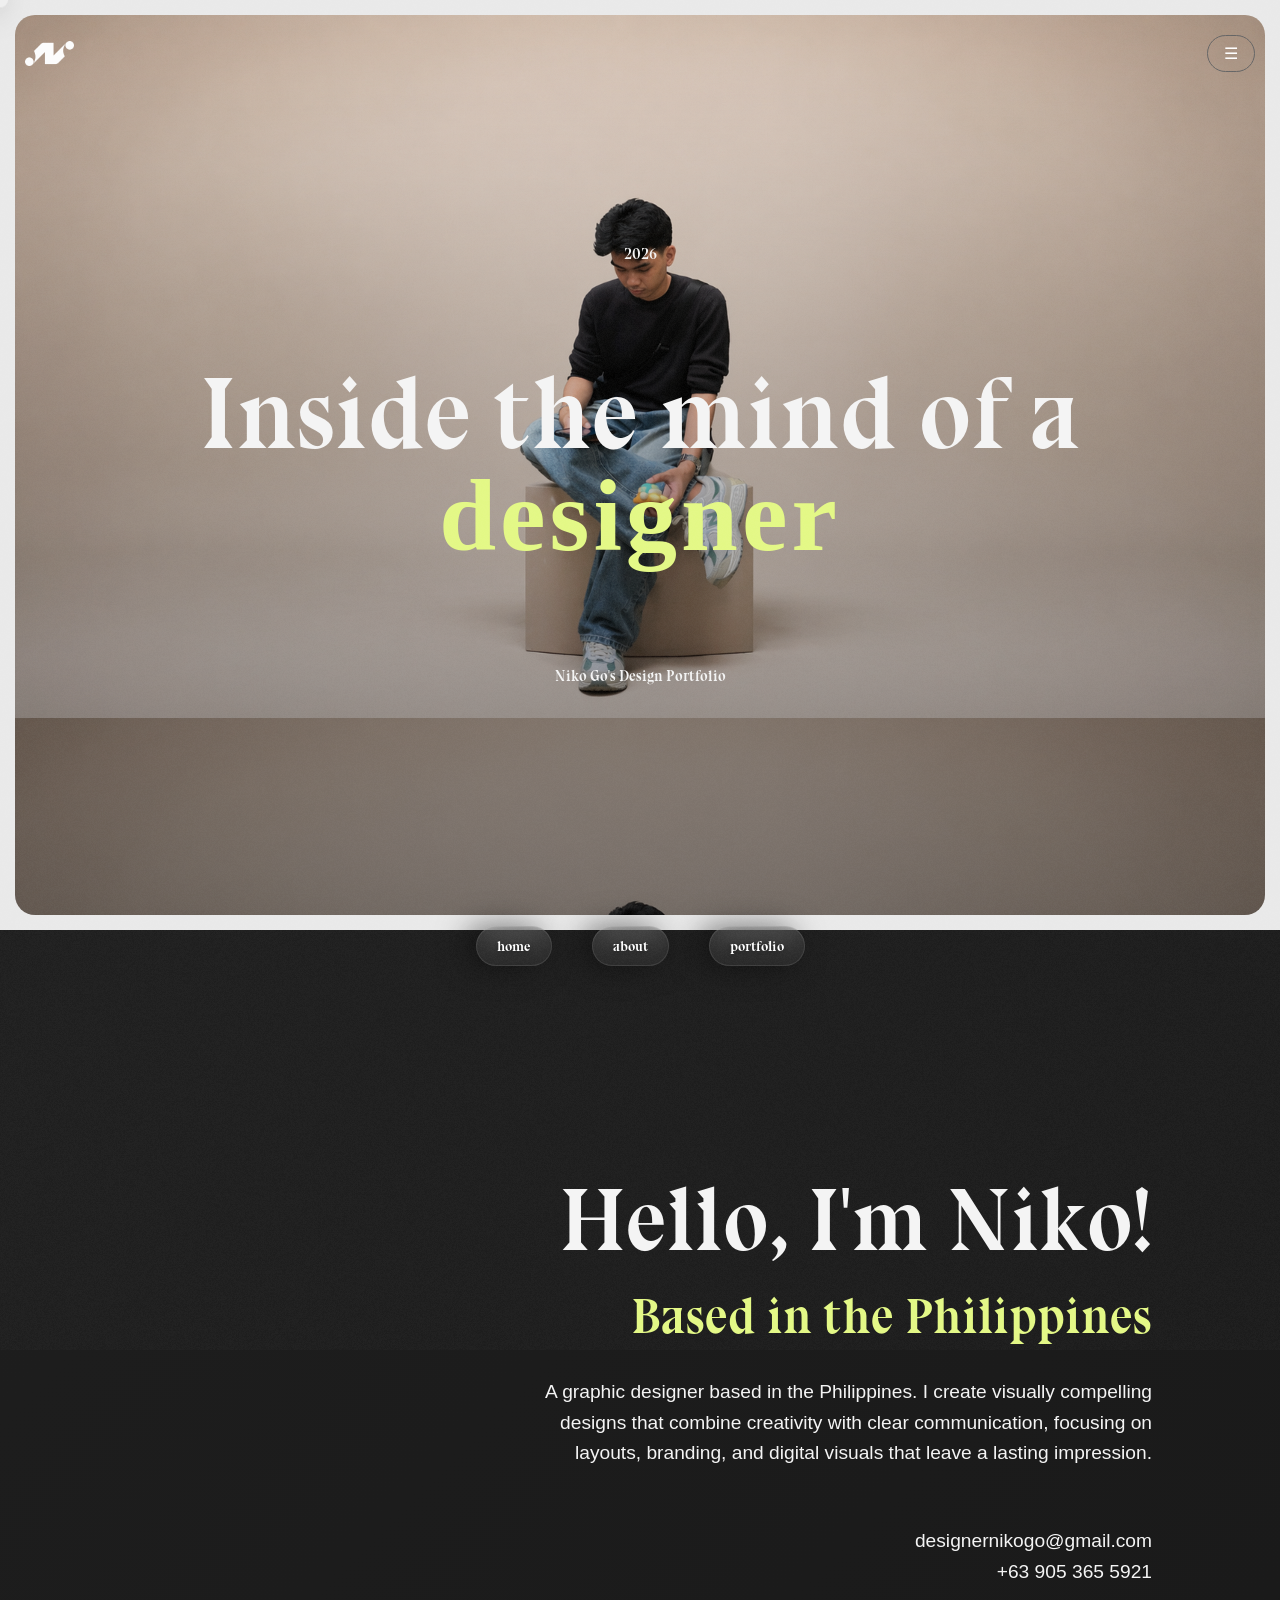
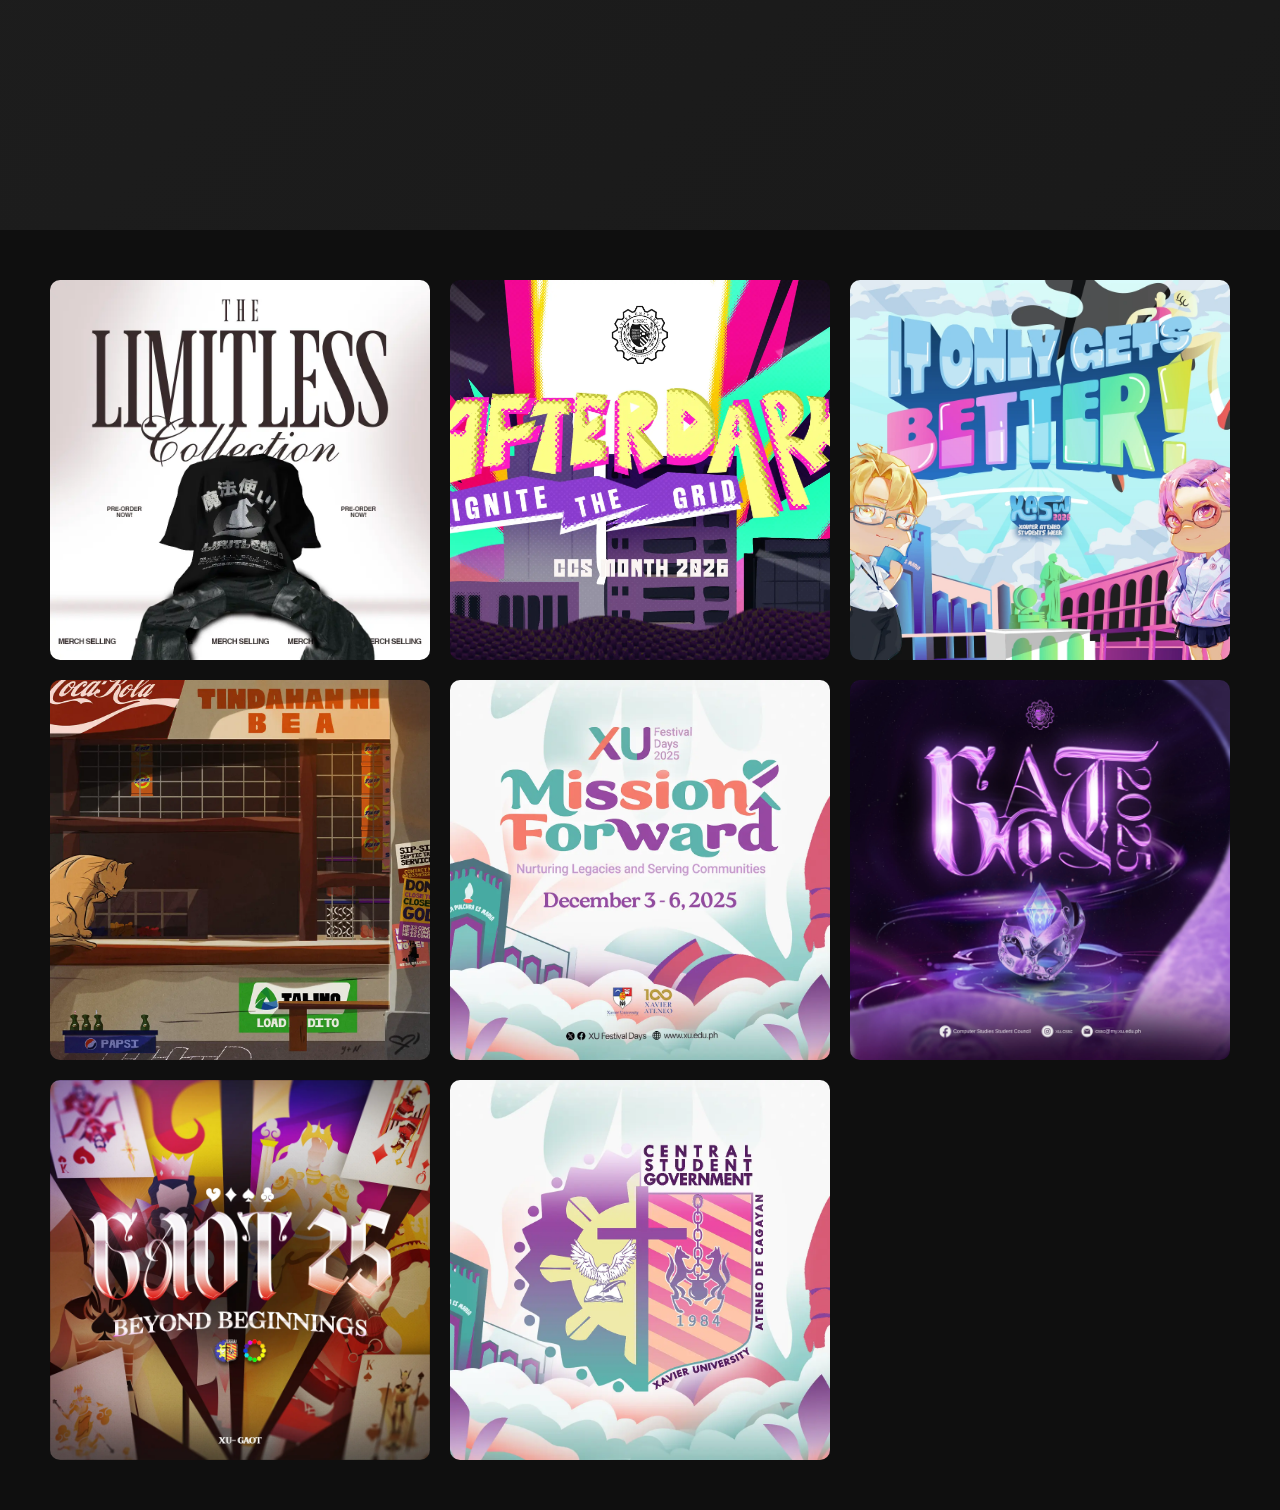
==== index.html @ 39400d64 "Initial commit" ====
<!DOCTYPE html>
<html lang="en">
<head>
  <meta charset="UTF-8">
  <meta name="viewport" content="width=device-width, initial-scale=1.0">
  <title>Niko Go</title>
  <link rel="icon" type="image/x-icon" href="Logos/Logo.webp">
  <link rel="stylesheet" href="homepagestyle.css">
</head>

<body>

  <div class="grain"></div>

<div id="splash-screen">
        <div class="intro-container">
            <div class="logo-wrapper">
                <img src="Logos/Logo.webp" alt="Personal Logo" class="intro-logo">
            </div>
        </div>
    </div>
  
<!-- NAVIGATION -->

<nav>

  <!-- LOGO -->
  <div class="logo"> 
    <img src="Logos/Logo.webp" alt="Niko's Logo">
  </div>

  <!-- NAVBAR -->
  <div class="navigation">
    <ul>
      <a id="menuBtn">
        ☰
      </a>
    </ul>
  </div>

  <!-- POPUP -->
  <div id="popupMenu" class="popup">
    <div class="line"></div>
    <ul>
      <a href="#" id="homeBtn" class="button">home</a>
      <a href="#about" id="aboutBtn" class="button">about</a>
      <a href="#portfolio" class="button">portfolio</a>
    </ul>
  </div>

</nav>

<!-- LANDING -->
<section class="landing">
  <p>2026</p>
  <h1>Inside the mind of a <span id="cycle-word">designer</span></h1>
  <p> Niko Go's Design Portfolio</p>
  </section>

<!-- ABOUT ME -->
<section class="about-me" id="about">
  <h1 class="name" id="nameText">Hello, I'm Niko!</h1>
  <h1 class="from" id="fromText">Based in the Philippines</h1>
  <p id="aboutText">A graphic designer based in the Philippines. I create visually compelling designs that combine creativity with clear
  communication, focusing on layouts, branding, and digital visuals that leave a lasting impression.</p>

  <div class="socials">
    <p class="socialtext">designernikogo@gmail.com</p>
    <p class="socialtext">+63 905 365 5921</p>
  </div>

</section>


<!-- PORTFOLIO -->
  <main id="portfolio"class="portfolio-container">
    <div class="grid">

      <div class="grid-item"
        data-title="Limitless Collection"
        data-description="A streetwear-inspired merch collection focused on bold typography and expressive visuals.">
        <img src="Projects/1 Cover.webp" alt="Limitless Collection">

        <div class="item-overlay">
          <span>Merch Design</span>
          <h3>Limitless Collection</h3>
        </div>
      </div>
  
      <div class="grid-item"
      data-title="CCS Month"
      data-description="A cohesive event branding system designed for CCS Month, combining bold typography and vibrant visual elements to capture student energy and community spirit across digital and print materials.">
        <img src="Projects/CCS MONTH HEADER.webp" alt="CCS Month">

        <div class="item-overlay">
          <span>Event Branding</span>
          <h3>CCS Month</h3>
        </div>
      </div>

      <div class="grid-item"
      data-title="It Only Gets Better!"
      data-description="A dynamic event poster built around optimism and progression, using layered composition and expressive typography to communicate growth, excitement, and forward momentum.">
        <img src="Projects/MAIN POSTER.webp" alt="Students' Week">
      
        <div class="item-overlay">
          <span>Event Branding</span>
          <h3>It Only Gets Better!</h3>
        </div>
      </div>

      <div class="grid-item"
      data-title="Magis Assembly"
      data-description="A refined branding concept centered on purpose and excellence, utilizing structured layouts and subtle visual hierarchy to reflect the core values of leadership and service.">
        <img src="Projects/MAGIS ASSEMBLY.webp" alt="Magis Assembly">
      
        <div class="item-overlay">
          <span>Event Branding</span>
          <h3>Magis Assembly</h3>
        </div>
      </div>

      <div class="grid-item"
      data-title="XU Festival Days 2026"
      data-description="A large-scale festival identity designed to unify multiple events under one visual system, blending energetic colors and adaptable layouts for maximum versatility across platforms.">
        <img src="Projects/XUFD.webp" alt="XUFD2026">
      
        <div class="item-overlay">
          <span>Event Branding </span>
          <h3>XU Festival Days 2026</h3>
        </div>
      </div>

      <div class="grid-item"
      data-title="CSSC GAOT Branding"
      data-description="A branding project for a formal yet engaging organizational event, balancing professionalism with creative expression through clean visuals and strong typographic direction.">
        <img src="Projects/GAOT 2.webp" alt="CSSC GAOT">
      
        <div class="item-overlay">
          <span>Event Branding</span>
          <h3>CSSC GAOT Branding</h3>
        </div>
      </div>

      <div class="grid-item"
      data-title="General Assembly and Organizational Trip"
      data-description="A visual identity that captures both structure and adventure, merging formal assembly elements with travel-inspired graphics to represent collaboration and shared experiences.">
        <img src="Projects/GAOT.webp" alt="AECO GAOT">
      
        <div class="item-overlay">
          <span>Event Branding</span>
          <h3>General Assembly and Organizational Trip</h3>
        </div>
      </div>

      <div class="grid-item"
      data-title="CSG XUFD Branding"
      data-description="A bold and modern branding execution for student governance, designed to stand out while maintaining clarity and consistency across event materials and digital platforms.">
        <img src="Projects/CSG LOGO PFP.webp" alt="CSG XUFD">
      
        <div class="item-overlay">
          <span>Event Branding</span>
          <h3>CSG XUFD Branding</h3>
        </div>
      </div>

    </div>

    <div class="cursor-dot"></div>
</main>

<div id="projectModal" class="modal">
  <div class="modal-content">
    <span id="closeModal">&times;</span>

    <h2 id="modalTitle">Project Title</h2>
    <p id="modalDescription">Project description goes here.</p>
  </div>
</div>

<script src="homepagescript.js"></script>
</body>

</html>
---- homepagestyle.css ----
/* --- Global Styles --- */
html {
    scroll-behavior: smooth;
}

@font-face {
    font-family: 'Bluu Next';
    src: url(Fonts/BluuNext-Titling.otf);
}

body {
    cursor: none;
    overflow-x: hidden;
    margin: 0;
    width: 100%;
    grid-template-columns: 150px 1fr;
    min-height: 100vh;
    font-family: 'Bluu Next';
    background-color: rgb(25, 25, 25);
    color: rgb(244, 244, 244);
    background-color: rgb(233, 233, 233);
}

.grain {
    position: fixed;
    top: -150%;
    left: -150%;
    width: 300%;
    height: 300%;
    background-image: url(IMGs/noise.png);
    background-repeat: repeat;
    mix-blend-mode: screen;
    z-index: 9999;
    pointer-events: none;
    opacity: 0.03;
    animation: grain-animation 8s steps(10) infinite;
}

@keyframes grain-animation {

    0%,
    100% {
        transform: translate(0, 0);
    }

    10% {
        transform: translate(-5%, -10%);
    }

    30% {
        transform: translate(3%, -15%);
    }

    50% {
        transform: translate(12%, 9%);
    }

    70% {
        transform: translate(-9%, 4%);
    }

    90% {
        transform: translate(2%, 11%);
    }
}

.cursor-dot {
    position: fixed;
    top: 0;
    left: 0;
    width: 15px;
    height: 15px;
    border-radius: 50%;
    pointer-events: none;
    z-index: 9999;
    transform: translate(-50%, -50%);
    transition: transform 0.15s ease;
    background: rgba(255, 255, 255, 0.303);
    backdrop-filter: blur(15px) saturate(150%);
    -webkit-backdrop-filter: blur(15px) saturate(150%);
    border-left: 1px solid rgba(255, 255, 255, 0.1);
    box-shadow: -10px 0 30px rgba(0, 0, 0, 0.5);
}

/* --- Splash Screen --- */
#splash-screen {
    position: fixed;
    width: 100%;
    height: 100vh;
    background-color: rgb(15, 15, 15);
    display: flex;
    justify-content: center;
    align-items: center;
    z-index: 999;
    transition: opacity 0.8s ease, visibility 0.8s;
}

.intro-container {
    display: flex;
    flex-direction: column;
    align-items: center;
}

.logo-wrapper,
.welcome-wrapper {
    overflow: hidden;
}

.intro-logo {
    height: 80px;
    width: auto;
    transform: translateY(110%);
    animation: splashRise 0.8s cubic-bezier(0.2, 0.6, 0.2, 1) forwards;
}

@keyframes splashRise {
    to {
        transform: translateY(0);
    }
}

#splash-screen.fade-out {
    opacity: 0;
    visibility: hidden;
}

/* --- Navigation --- */
nav {
    position: fixed;
    z-index: 100;
    display: flex;
    width: 100%;
    align-items: center;
    justify-content: space-between;
    padding: 0;
}

.logo {
    display: flex;
    margin: 5px 25px;
    height: 25px;
}

.navigation {
    margin: 20px 25px;
}

.navigation ul {
    list-style: none;
    display: flex;
    gap: 10px;
    padding: 0;
    margin: 0;
}

.navigation a {
    display: flex;
    align-items: center;
    justify-content: center;
    text-decoration: none;
    font-family: 'Bluu Next';
    background: transparent;
    color: white;
    border: 1px solid rgb(100, 100, 100);
    padding: 8px 16px;
    border-radius: 20px;
    transition: 0.3s;
}

.navigation a:hover {
    transform: scale(1.08);
    border-color: rgb(200, 200, 200);
    color: rgb(227, 248, 133);
}

/* --- Popup --- */
.popup {
    position: fixed;
    bottom: 0;
    width: 100%;
    height: 100px;
    transform: translateY(100%);
    transition: 0.3s;
}

.popup.active {
    transform: translateY(0);
    opacity: 1;
}

.popup ul {
    list-style: none;
    display: flex;
    justify-content: center;
    gap: 40px;
    padding: 10px 40px;
}

.popup a {
    display: block;
    margin-bottom: 20px;
    padding: 10px 20px;
    font-size: 0.9rem;
    text-decoration: none;
    color: white;
    border-radius: 25px;
    text-shadow: 0 2px 4px rgba(0, 0, 0, 0.3);
    background: rgba(255, 255, 255, 0.05);
    backdrop-filter: blur(15px) saturate(150%);
    -webkit-backdrop-filter: blur(15px) saturate(150%);
    border: 1px solid rgba(255, 255, 255, 0.1);
    box-shadow: -10px 0 30px rgba(0, 0, 0, 0.5);
    transition: transform 0.5s cubic-bezier(0.77, 0, 0.175, 1);
    z-index: 1000;
}

.popup a:hover {
    color: rgb(227, 248, 133);
    transform: translateY(-10px);
}

/* --- Landing --- */
.landing {
    margin: 15px;
    border-radius: 20px;
    position: sticky;
    top: 0;
    min-height: 100vh;
    display: flex;
    flex-direction: column;
    align-items: center;
    justify-content: center;
    padding: 40px;
    box-sizing: border-box;
    background: linear-gradient(transparent, rgba(0, 0, 0, 0.496)),
        url(IMGs/BG.png);
    background-position: center;
    background-size: contain;
   
}



.landing h1 {
    text-align: center;
    font-size: clamp(20px, 8vw, 120px);
    line-height: 1;
}

.landing p {
    font-size: clamp(15px, 1vw, 90px);
}

#cycle-word {
    color: rgb(227, 248, 133);
    letter-spacing: 4px;
    max-height: 30px;
    display: inline-block;
    transition: font-family 0.3s ease;
}

/* --- About --- */
.about-me {
    position: relative;
    z-index: 10;
    min-height: 100vh;
    display: flex;
    flex-direction: column;
    justify-content: center;
    align-items: flex-end;
    padding: 5% 10%;
    box-sizing: border-box;
    background: linear-gradient(-45deg, #0f0f0f, #141313, #181818, #1e1e1e);
	background-size: 400% 400%;
	animation: gradient 15s ease infinite;
	height: 100vh;
}

@keyframes gradient {
	0% {
		background-position: 0% 50%;
	}
	50% {
		background-position: 100% 50%;
	}
	100% {
		background-position: 0% 50%;
	}
}

.name {
    width: 100%;
    margin: 0;
    text-align: end;
    font-size: clamp(40px, 7vw, 100px);
}

.from {
    width: 100%;
    margin: 10px 0 30px;
    text-align: end;
    font-size: clamp(20px, 4vw, 50px);
    color: rgb(227, 248, 133);
}

.about-me p {
    width: 50vw;
    margin: 0;
    text-align: end;
    font-size: 1.2rem;
    line-height: 1.6;
    font-family: Helvetica, Arial, sans-serif;
}

/* --- Animation States --- */
.name,
.from,
.about-me p {
    opacity: 0;
        transform: translateY(180px);
        transition: opacity 0.8s cubic-bezier(0.22, 1, 0.36, 1), transform 0.8s cubic-bezier(0.22, 1, 0.36, 1);
        will-change: transform;
        transition: opacity 0.8s ease-out;
    }

.about-me.show .name {
    opacity: 1;
    transform: translateY(0);
    transition-delay: 0.1s;
}

.about-me.show .from {
    opacity: 1;
    transform: translateY(0);
    transition-delay: 0.3s;
}

.about-me.show p {
    opacity: 1;
    transform: translateY(0);
    transition-delay: 0.5s;
}

.socials {
    margin-top: 55px;
}

/* --- Portfolio --- */
.portfolio-container {
    position: relative;
    z-index: 10;
    width: 100%;
    padding: 50px;
    box-sizing: border-box;
    background-color: rgb(15, 15, 15);
}

.grid {
    display: grid;
    grid-template-columns: repeat(auto-fill, minmax(300px, 1fr));
    gap: 20px;
}

.grid-item {
    position: relative;
    overflow: hidden;
    border-radius: 10px;
    background-color: #333;
    aspect-ratio: 1 / 1;
}

.grid-item img {
    width: 100%;
    height: 100%;
    object-fit: cover;
    transition: transform 0.5s ease;
}

.grid-item:hover img {
    transform: scale(1.1);
}

.item-overlay {
    position: absolute;
    bottom: 0;
    left: 0;
    width: 100%;
    height: 100%;

    display: flex;
    flex-direction: column;
    justify-content: flex-end;
    padding: 20px;

    background: linear-gradient(transparent, rgba(0, 0, 0, 0.8));
    opacity: 0;
    transition: opacity 0.3s ease;
}

.grid-item:hover .item-overlay {
    opacity: 1;
}

.item-overlay span {
    font-size: 12px;
    text-transform: uppercase;
    letter-spacing: 1px;
    color: rgb(227, 248, 133);
}

.item-overlay h3 {
    margin: 5px 0 0;
    font-size: 1.5rem;
}

/* --- Modal --- */
.modal {
    position: fixed;
    top: 0;
    left: 0;
    width: 100%;
    height: 100vh;
    display: flex;
    justify-content: center;
    align-items: center;
    background: rgba(0, 0, 0, 0.4);
    backdrop-filter: blur(10px);
    opacity: 0;
    pointer-events: none;
    transition: 0.3s ease;
    z-index: 9999;
}

.modal.active {
    opacity: 1;
    pointer-events: all;
}

/* Glass card */
.modal-content {
    width: min(500px, 90%);
    padding: 30px;
    border-radius: 20px;
    background: rgba(255, 255, 255, 0.05);
    backdrop-filter: blur(20px) saturate(150%);
    -webkit-backdrop-filter: blur(20px) saturate(150%);
    border: 1px solid rgba(255, 255, 255, 0.1);
    box-shadow: 0 20px 60px rgba(0, 0, 0, 0.6);
    transform: scale(0.8);
    transition: 0.3s ease;
}

.modal.active .modal-content {
    transform: scale(1);
}

/* Close button */
#closeModal {
    position: absolute;
    top: 20px;
    right: 25px;
    font-size: 24px;
    cursor: pointer;
}

/* --- Responsive --- */
@media (max-width: 768px) {
    body {
        grid-template-columns: 1fr;
    }

    nav {
        flex-direction: row;
    }

    .popup ul {
        align-items: center;
    }

    .popup a {
        width: 50%;
        text-align: center;
        font-size: 0.8rem;
    }

    .landing {
        background-size: cover;
    }

    .about-me {
        align-items: center;
        text-align: center;
        padding: 40px 20px;
    }

    .name,
    .from,
    .about-me p {
        width: 100%;
        text-align: center;
        position: static;
    }

    .name {
        font-size: clamp(35px, 12vw, 60px);
    }

    .from {
        font-size: clamp(18px, 6vw, 28px);
        margin-bottom: 20px;
    }

    .about-me p {
        width: 90%;
        font-size: 1rem;
        line-height: 1.5;
    }
}
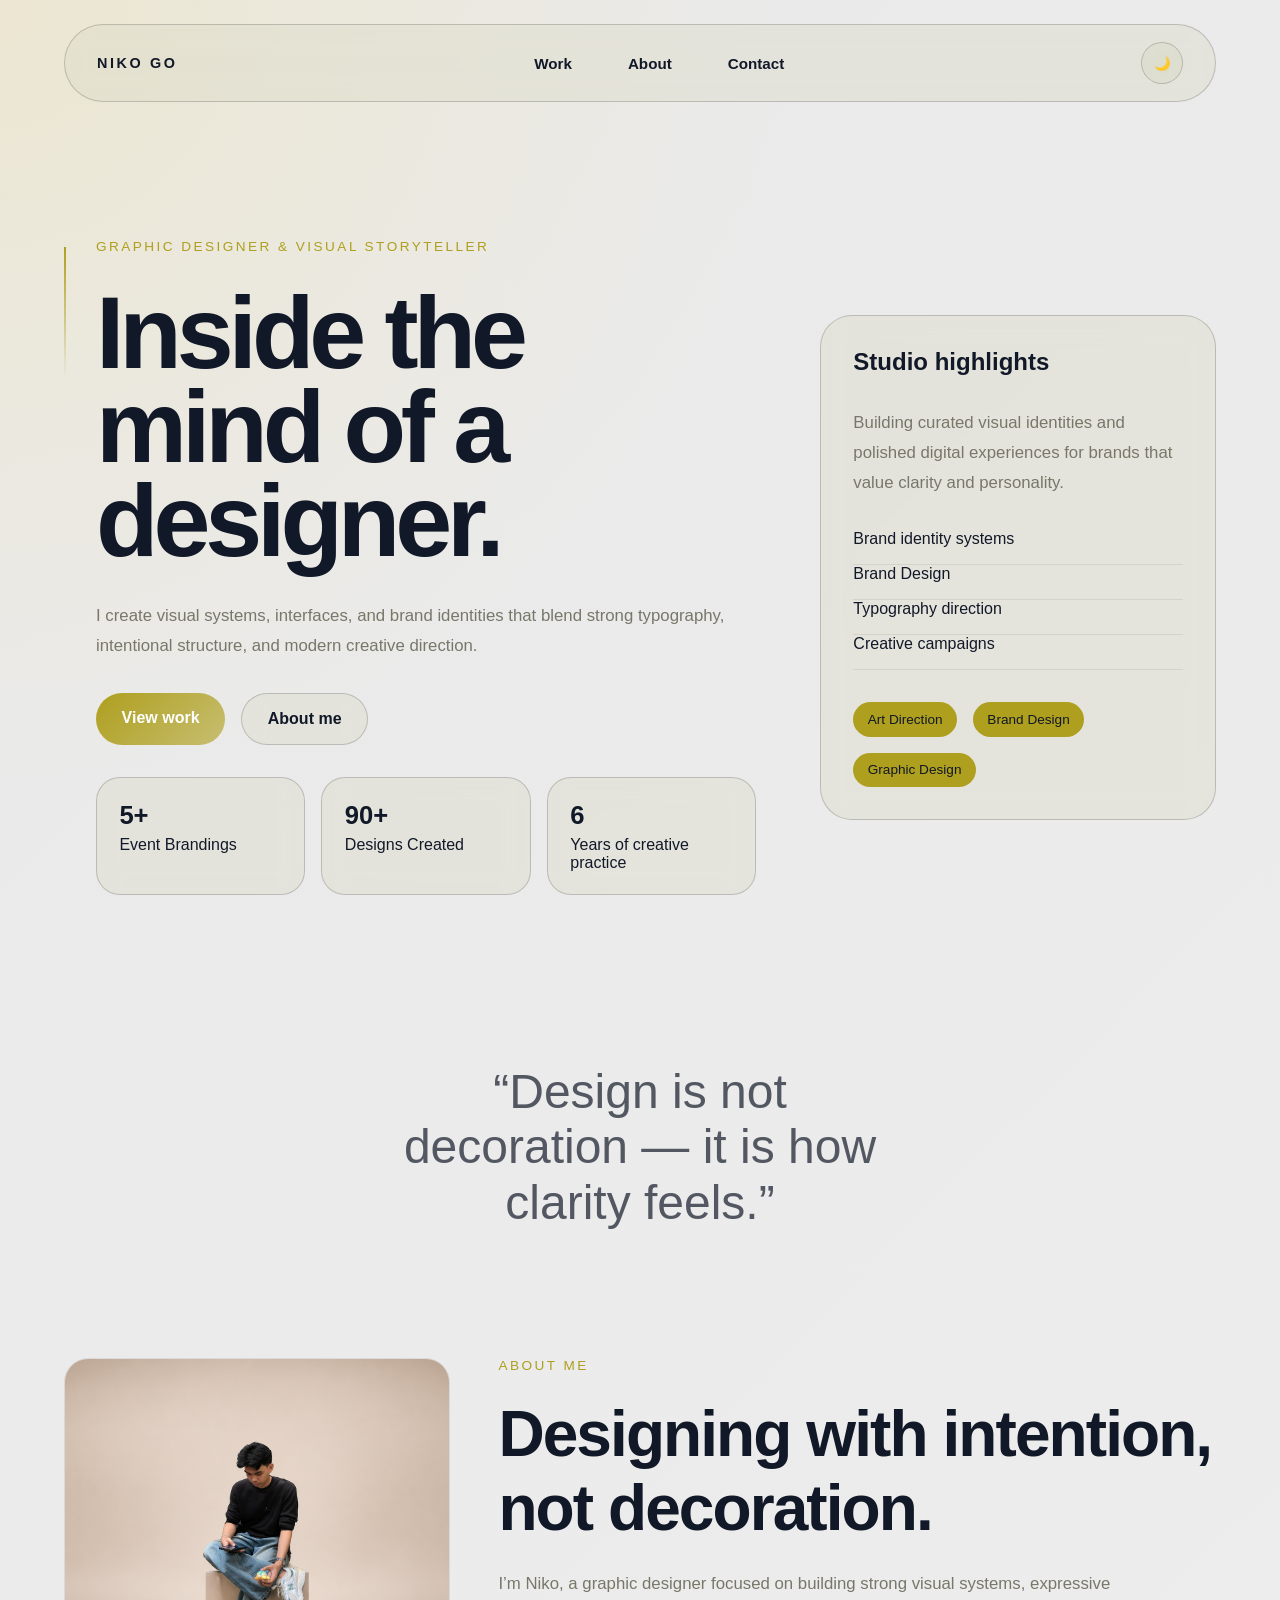
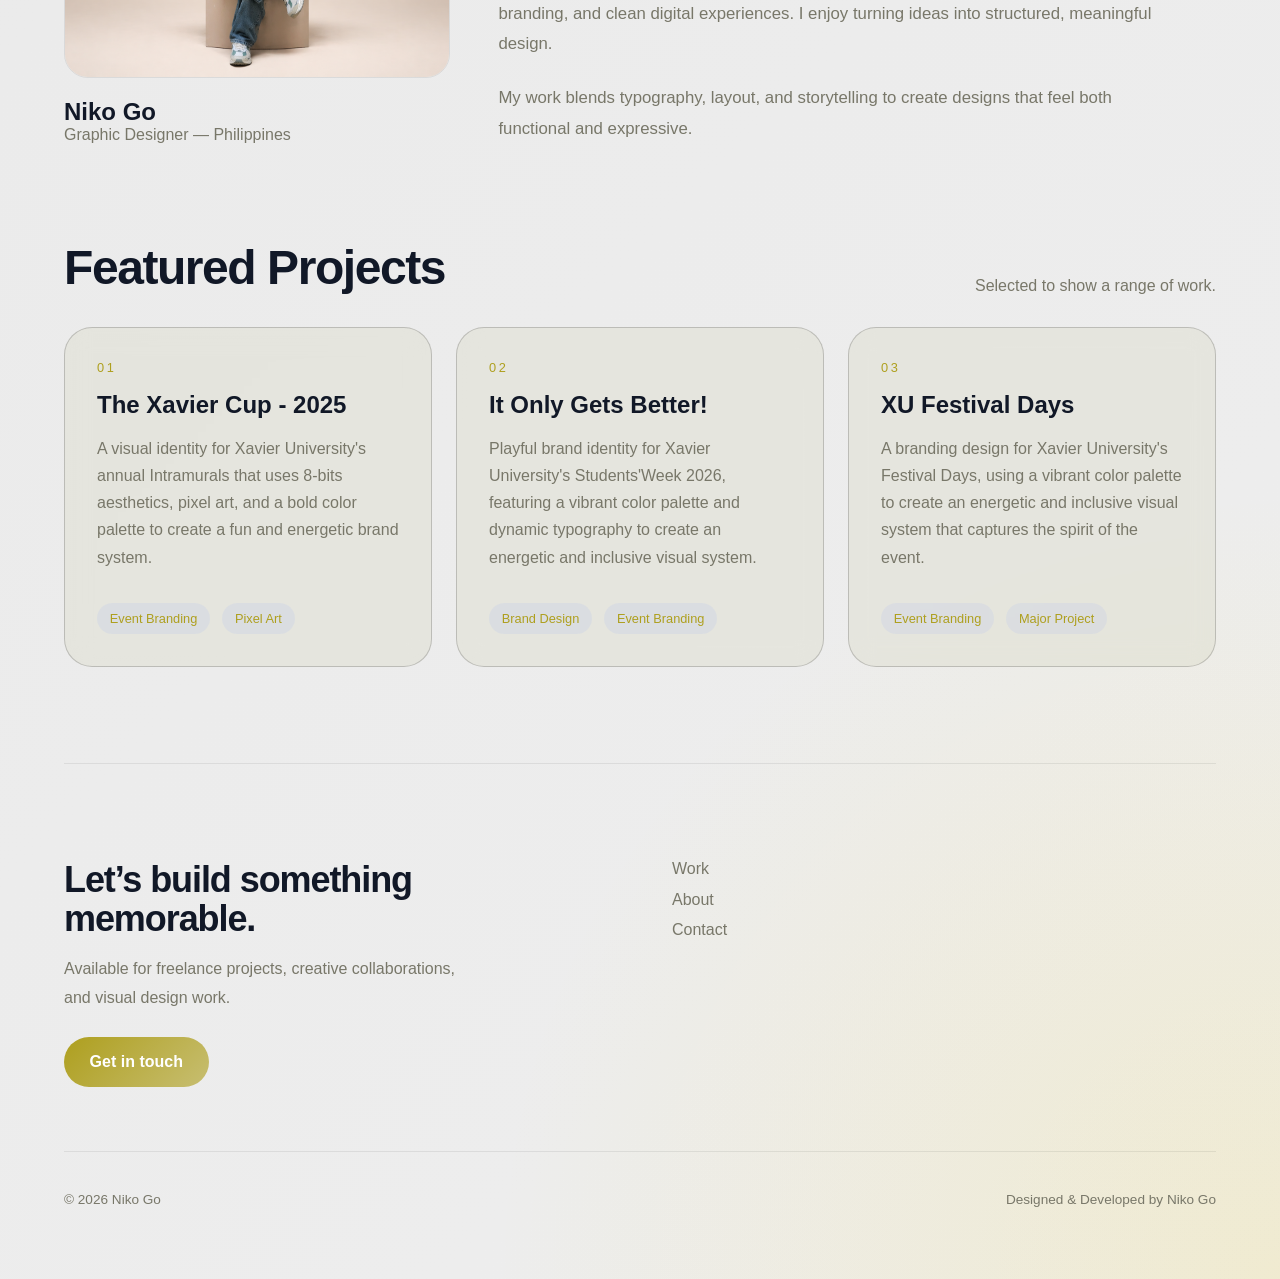
==== commit ae290d99: "imported from new portfolio" ====
--- a/index.html
+++ b/index.html
@@ -1,184 +1,321 @@
 <!DOCTYPE html>
-<html lang="en">
+<html lang="en" data-theme="light">
+
 <head>
-  <meta charset="UTF-8">
-  <meta name="viewport" content="width=device-width, initial-scale=1.0">
-  <title>Niko Go</title>
-  <link rel="icon" type="image/x-icon" href="Logos/Logo.webp">
-  <link rel="stylesheet" href="homepagestyle.css">
+  <meta charset="UTF-8" />
+  <meta name="viewport" content="width=device-width, initial-scale=1.0" />
+
+  <title>Niko Go — Graphic Design Portfolio</title>
+
+  <link rel="preconnect" href="https://fonts.googleapis.com">
+  <link rel="preconnect" href="https://fonts.gstatic.com" crossorigin>
+
+  <link href="https://fonts.googleapis.com/css2?family=Inter:wght@400;500;600;700;800&display=swap" rel="stylesheet">
+  <link rel="stylesheet" href="styles.css" />
+
 </head>
 
 <body>
 
-  <div class="grain"></div>
-
-<div id="splash-screen">
-        <div class="intro-container">
-            <div class="logo-wrapper">
-                <img src="Logos/Logo.webp" alt="Personal Logo" class="intro-logo">
-            </div>
-        </div>
+  <main class="page">
+
+    <!-- NAV -->
+
+    <header class="topnav">
+
+      <a href="#home" class="brand">Niko Go</a>
+
+      <button class="menu-toggle" id="menuToggle">
+        ☰
+      </button>
+
+      <nav class="menu" id="menu">
+        <a class="active" href="#projects">Work</a>
+        <a href="#about">About</a>
+        <a href="#contact">Contact</a>
+      </nav>
+
+      <button class="theme-toggle" id="themeToggle">
+        🌙
+      </button>
+
+    </header>
+
+    <!-- HERO -->
+
+    <section class="hero-grid" id="home">
+
+      <article class="hero-copy">
+
+        <span class="eyebrow">
+          Graphic designer & visual storyteller
+        </span>
+
+        <h1>
+          Inside the mind of a designer.
+        </h1>
+
+        <p class="lead">
+          I create visual systems, interfaces, and brand identities
+          that blend strong typography, intentional structure,
+          and modern creative direction.
+        </p>
+
+        <div class="actions">
+          <a href="#projects" class="btn primary">
+            View work
+          </a>
+
+          <a href="#about" class="btn secondary">
+            About me
+          </a>
+        </div>
+
+        <div class="stats">
+
+          <div class="stat">
+            <strong>5+</strong>
+            Event Brandings
+          </div>
+
+          <div class="stat">
+            <strong>90+</strong>
+            Designs Created
+          </div>
+
+          <div class="stat">
+            <strong>6</strong>
+            Years of creative practice
+          </div>
+
+        </div>
+
+      </article>
+
+      <aside class="hero-panel">
+
+        <div>
+          <h2>Studio highlights</h2>
+        </div>
+
+        <p class="lead">
+          Building curated visual identities and
+          polished digital experiences for brands
+          that value clarity and personality.
+        </p>
+
+        <ul class="skill-list">
+          <li>Brand identity systems</li>
+          <li>Brand Design</li>
+          <li>Typography direction</li>
+          <li>Creative campaigns</li>
+        </ul>
+
+        <div class="panel-footer">
+          <span class="tag">Art Direction</span>
+          <span class="tag">Brand Design</span>
+          <span class="tag">Graphic Design</span>
+        </div>
+
+      </aside>
+
+    </section>
+
+    <!-- QUOTE -->
+
+    <section class="quote-block">
+      <p>
+        “Design is not decoration —
+        it is how clarity feels.”
+      </p>
+    </section>
+
+    <!-- ABOUT -->
+
+    <section class="about-grid" id="about">
+
+      <aside class="about-panel card">
+
+        <img src="/IMGs/BG.png" alt="Niko Go" class="about-img" />
+
+        <div class="about-meta">
+          <h3>Niko Go</h3>
+          <p>Graphic Designer — Philippines</p>
+        </div>
+
+      </aside>
+      
+      <div class="about-copy card">
+
+        <span class="eyebrow">About me</span>
+
+        <h2>Designing with intention, not decoration.</h2>
+
+        <p class="lead">
+          I’m Niko, a graphic designer focused on building strong visual systems,
+          expressive branding, and clean digital experiences.
+          I enjoy turning ideas into structured, meaningful design.
+        </p>
+
+        <p class="lead">
+          My work blends typography, layout, and storytelling to create designs
+          that feel both functional and expressive.
+        </p>
+
+      </div>
+
+
+    </section>
+
+    <!-- PROJECTS -->
+
+    <section class="projects" id="projects">
+
+      <div class="section-heading">
+        <h2>Featured Projects</h2>
+
+        <span>
+          Selected to show a range of work.
+        </span>
+      </div>
+
+      <div class="project-list">
+
+        <article class="project-card" onclick="openProject('xavier')">
+
+          <span class="project-number">
+            01
+          </span>
+
+          <div>
+            <h3>The Xavier Cup - 2025</h3>
+
+            <p>
+              A visual identity for Xavier University's annual Intramurals that uses 8-bits aesthetics, pixel art, and a
+              bold color palette to create a fun and energetic brand system.
+            </p>
+          </div>
+
+          <div class="project-tags">
+            <span>Event Branding</span>
+            <span>Pixel Art</span>
+          </div>
+
+        </article>
+
+        <article class="project-card" onclick="openProject('studentweek')">
+
+          <span class="project-number">
+            02
+          </span>
+
+          <div>
+            <h3>It Only Gets Better!</h3>
+
+            <p>
+              Playful brand identity for Xavier University's Students'Week 2026, featuring a vibrant color palette and
+              dynamic typography to create an energetic and inclusive visual system.
+            </p>
+          </div>
+
+          <div class="project-tags">
+            <span>Brand Design</span>
+            <span>Event Branding</span>
+          </div>
+
+        </article>
+
+        <article class="project-card" onclick="openProject('festival')">
+
+          <span class="project-number">
+            03
+          </span>
+
+          <div>
+            <h3>XU Festival Days</h3>
+
+            <p>
+              A branding design for Xavier University's Festival Days, using a vibrant color palette to create an
+              energetic and inclusive visual system that captures the spirit of the event.
+            </p>
+          </div>
+
+          <div class="project-tags">
+            <span>Event Branding</span>
+            <span>Major Project</span>
+          </div>
+
+        </article>
+
+      </div>
+
+    </section>
+
+    <!-- FOOTER -->
+
+    <footer id="contact">
+
+      <div class="footer-content">
+
+        <section class="footer-section">
+
+          <h3>
+            Let’s build something memorable.
+          </h3>
+
+          <p>
+            Available for freelance projects,
+            creative collaborations, and visual design work.
+          </p>
+
+          <a href="mailto:designernikogo@gmail.com" class="btn primary">
+            Get in touch
+          </a>
+
+        </section>
+
+        <section class="footer-section">
+
+          <ul class="footer-links">
+            <li><a href="#projects">Work</a></li>
+            <li><a href="#about">About</a></li>
+            <li><a href="#contact">Contact</a></li>
+          </ul>
+
+        </section>
+
+      </div>
+
+      <div class="footer-bottom">
+        <p>© 2026 Niko Go</p>
+        <p>Designed & Developed by Niko Go</p>
+      </div>
+
+    </footer>
+
+    <!-- PROJECT MODAL -->
+
+    <div class="modal" id="modal">
+
+      <div class="modal-content">
+
+        <button class="close" onclick="closeProject()">✕</button>
+
+        <div id="modal-body"></div>
+
+      </div>
+
     </div>
-  
-<!-- NAVIGATION -->
-
-<nav>
-
-  <!-- LOGO -->
-  <div class="logo"> 
-    <img src="Logos/Logo.webp" alt="Niko's Logo">
-  </div>
-
-  <!-- NAVBAR -->
-  <div class="navigation">
-    <ul>
-      <a id="menuBtn">
-        ☰
-      </a>
-    </ul>
-  </div>
-
-  <!-- POPUP -->
-  <div id="popupMenu" class="popup">
-    <div class="line"></div>
-    <ul>
-      <a href="#" id="homeBtn" class="button">home</a>
-      <a href="#about" id="aboutBtn" class="button">about</a>
-      <a href="#portfolio" class="button">portfolio</a>
-    </ul>
-  </div>
-
-</nav>
-
-<!-- LANDING -->
-<section class="landing">
-  <p>2026</p>
-  <h1>Inside the mind of a <span id="cycle-word">designer</span></h1>
-  <p> Niko Go's Design Portfolio</p>
-  </section>
-
-<!-- ABOUT ME -->
-<section class="about-me" id="about">
-  <h1 class="name" id="nameText">Hello, I'm Niko!</h1>
-  <h1 class="from" id="fromText">Based in the Philippines</h1>
-  <p id="aboutText">A graphic designer based in the Philippines. I create visually compelling designs that combine creativity with clear
-  communication, focusing on layouts, branding, and digital visuals that leave a lasting impression.</p>
-
-  <div class="socials">
-    <p class="socialtext">designernikogo@gmail.com</p>
-    <p class="socialtext">+63 905 365 5921</p>
-  </div>
-
-</section>
-
-
-<!-- PORTFOLIO -->
-  <main id="portfolio"class="portfolio-container">
-    <div class="grid">
-
-      <div class="grid-item"
-        data-title="Limitless Collection"
-        data-description="A streetwear-inspired merch collection focused on bold typography and expressive visuals.">
-        <img src="Projects/1 Cover.webp" alt="Limitless Collection">
-
-        <div class="item-overlay">
-          <span>Merch Design</span>
-          <h3>Limitless Collection</h3>
-        </div>
-      </div>
-  
-      <div class="grid-item"
-      data-title="CCS Month"
-      data-description="A cohesive event branding system designed for CCS Month, combining bold typography and vibrant visual elements to capture student energy and community spirit across digital and print materials.">
-        <img src="Projects/CCS MONTH HEADER.webp" alt="CCS Month">
-
-        <div class="item-overlay">
-          <span>Event Branding</span>
-          <h3>CCS Month</h3>
-        </div>
-      </div>
-
-      <div class="grid-item"
-      data-title="It Only Gets Better!"
-      data-description="A dynamic event poster built around optimism and progression, using layered composition and expressive typography to communicate growth, excitement, and forward momentum.">
-        <img src="Projects/MAIN POSTER.webp" alt="Students' Week">
-      
-        <div class="item-overlay">
-          <span>Event Branding</span>
-          <h3>It Only Gets Better!</h3>
-        </div>
-      </div>
-
-      <div class="grid-item"
-      data-title="Magis Assembly"
-      data-description="A refined branding concept centered on purpose and excellence, utilizing structured layouts and subtle visual hierarchy to reflect the core values of leadership and service.">
-        <img src="Projects/MAGIS ASSEMBLY.webp" alt="Magis Assembly">
-      
-        <div class="item-overlay">
-          <span>Event Branding</span>
-          <h3>Magis Assembly</h3>
-        </div>
-      </div>
-
-      <div class="grid-item"
-      data-title="XU Festival Days 2026"
-      data-description="A large-scale festival identity designed to unify multiple events under one visual system, blending energetic colors and adaptable layouts for maximum versatility across platforms.">
-        <img src="Projects/XUFD.webp" alt="XUFD2026">
-      
-        <div class="item-overlay">
-          <span>Event Branding </span>
-          <h3>XU Festival Days 2026</h3>
-        </div>
-      </div>
-
-      <div class="grid-item"
-      data-title="CSSC GAOT Branding"
-      data-description="A branding project for a formal yet engaging organizational event, balancing professionalism with creative expression through clean visuals and strong typographic direction.">
-        <img src="Projects/GAOT 2.webp" alt="CSSC GAOT">
-      
-        <div class="item-overlay">
-          <span>Event Branding</span>
-          <h3>CSSC GAOT Branding</h3>
-        </div>
-      </div>
-
-      <div class="grid-item"
-      data-title="General Assembly and Organizational Trip"
-      data-description="A visual identity that captures both structure and adventure, merging formal assembly elements with travel-inspired graphics to represent collaboration and shared experiences.">
-        <img src="Projects/GAOT.webp" alt="AECO GAOT">
-      
-        <div class="item-overlay">
-          <span>Event Branding</span>
-          <h3>General Assembly and Organizational Trip</h3>
-        </div>
-      </div>
-
-      <div class="grid-item"
-      data-title="CSG XUFD Branding"
-      data-description="A bold and modern branding execution for student governance, designed to stand out while maintaining clarity and consistency across event materials and digital platforms.">
-        <img src="Projects/CSG LOGO PFP.webp" alt="CSG XUFD">
-      
-        <div class="item-overlay">
-          <span>Event Branding</span>
-          <h3>CSG XUFD Branding</h3>
-        </div>
-      </div>
-
+
+    <div class="lightbox" id="lightbox">
+      <span class="lightbox-close" onclick="closeLightbox()">✕</span>
+      <img id="lightbox-img" src="" alt="Full view">
     </div>
-
-    <div class="cursor-dot"></div>
-</main>
-
-<div id="projectModal" class="modal">
-  <div class="modal-content">
-    <span id="closeModal">&times;</span>
-
-    <h2 id="modalTitle">Project Title</h2>
-    <p id="modalDescription">Project description goes here.</p>
-  </div>
-</div>
-
-<script src="homepagescript.js"></script>
+    
+  </main>
+
+  <script src="script.js"></script>
+
 </body>
 
 </html>
--- a/styles.css
+++ b/styles.css
@@ -0,0 +1,1015 @@
+:root {
+    --bg: #070b14;
+
+    --surface: rgba(255, 255, 255, 0.04);
+
+    --card-bg: rgba(255, 255, 255, 0.05);
+    --card-border: rgba(255, 255, 255, 0.1);
+    --card-blur: blur(18px);
+
+    --border: rgba(255, 255, 255, 0.08);
+
+    --text: #edf2ff;
+    --muted: #9ea8c7;
+
+    --accent: #7c9cff;
+    --accent-2: #5d78ff;
+
+    --container: 1200px;
+}
+
+/* =========================
+   LIGHT THEME
+========================= */
+
+[data-theme="light"] {
+    --bg: linear-gradient(135deg, #e9e9e9, #eeeeee);
+
+    --surface: rgba(0, 0, 0, 0.03);
+
+    --card-bg: rgba(216, 216, 196, 0.36);
+    --card-border: rgba(0, 0, 0, 0.175);
+    --card-border-2: rgba(74, 56, 11, 0.489);
+    --card-blur: blur(12px);
+
+    --border: rgba(21, 21, 21, 0.08);
+
+    --text: #111827;
+    --muted: #787769;
+
+    --accent: #ae9f1e;
+    --accent-2: #c7be71;
+}
+
+* {
+    margin: 0;
+    padding: 0;
+    box-sizing: border-box;
+}
+
+html {
+    scroll-behavior: smooth;
+}
+
+body {
+    font-family: "Helvetica", sans-serif;
+
+    background:
+        radial-gradient(circle at top left,
+            rgba(124, 156, 255, 0.15),
+            transparent 25%),
+        radial-gradient(circle at bottom right,
+            rgba(93, 120, 255, 0.12),
+            transparent 25%),
+        var(--bg);
+
+    color: var(--text);
+
+    min-height: 100vh;
+    overflow-x: hidden;
+
+    transition:
+        background 0.4s ease,
+        color 0.4s ease;
+}
+
+/* LIGHT MODE BACKGROUND */
+
+[data-theme="light"] body {
+    background:
+        radial-gradient(circle at top left,
+            rgba(249, 220, 105, 0.185),
+            transparent 25%),
+        radial-gradient(circle at bottom right,
+            rgba(252, 213, 22, 0.137),
+            transparent 25%),
+        var(--bg);
+}
+
+/* NOISE TEXTURE */
+
+body::before {
+    content: "";
+    position: fixed;
+    inset: 0;
+
+    background-image:
+        radial-gradient(rgba(255, 255, 255, 0.03) 1px,
+            transparent 1px);
+
+    background-size: 22px 22px;
+
+    opacity: 0.4;
+    pointer-events: none;
+}
+
+a {
+    text-decoration: none;
+    color: inherit;
+}
+
+.page {
+    width: min(var(--container), 100%);
+    margin: 0 auto;
+
+    padding: 1.5rem;
+
+    display: grid;
+    grid-template-columns: 1fr;
+    gap: 6rem;
+}
+
+#home {
+    scroll-margin-top: 30vh;
+}
+
+/* =========================
+   NAVBAR
+========================= */
+
+.topnav {
+    display: flex;
+    justify-content: space-between;
+    align-items: center;
+    gap: 1rem;
+
+    position: sticky;
+    top: 1rem;
+    z-index: 100;
+
+    padding: 1rem 2rem;
+
+    background: var(--card-bg);
+    border: 1px solid var(--card-border);
+    backdrop-filter: var(--card-blur);
+
+    border-radius: 999px;
+
+    transition: 0.4s ease;
+}
+
+.brand {
+    font-size: 0.9rem;
+    font-weight: 700;
+
+    letter-spacing: 0.18em;
+    text-transform: uppercase;
+}
+
+.menu {
+    display: flex;
+    gap: 1.5rem;
+}
+
+.menu a {
+    position: relative;
+
+    padding: 0.85rem 1rem;
+
+    border-radius: 999px;
+
+    font-size: 0.95rem;
+    font-weight: 600;
+
+    transition: 0.3s ease;
+}
+
+.menu a::after {
+    content: "";
+
+    position: absolute;
+
+    left: 1rem;
+    bottom: 0.45rem;
+
+    width: 0%;
+    height: 2px;
+
+    background: var(--accent);
+
+    transition: width 0.3s ease;
+}
+
+.menu a:hover::after {
+    width: calc(100% - 2rem);
+}
+
+.theme-toggle,
+.menu-toggle {
+    width: 42px;
+    height: 42px;
+
+    border-radius: 50%;
+
+    border: 1px solid var(--card-border);
+
+    background: var(--card-bg);
+
+    backdrop-filter: var(--card-blur);
+
+    color: var(--text);
+
+    cursor: pointer;
+
+    display: flex;
+    align-items: center;
+    justify-content: center;
+
+    transition: 0.3s ease;
+}
+
+.theme-toggle:hover,
+.menu-toggle:hover {
+    transform: scale(1.07) rotate(-25deg);
+}
+
+
+.menu-toggle {
+    display: none;
+}
+
+/* =========================
+   HERO
+========================= */
+
+.hero-grid {
+    display: grid;
+    grid-template-columns: 1.4fr 0.8fr;
+    gap: 4rem;
+
+    align-items: center;
+
+    min-height: 82vh;
+}
+
+.hero-copy {
+    position: relative;
+
+    padding-left: 2rem;
+
+    display: grid;
+    gap: 2rem;
+}
+
+.hero-copy::before {
+    content: "";
+
+    position: absolute;
+
+    left: 0;
+    top: 0.5rem;
+
+    width: 2px;
+    height: 130px;
+
+    background:
+        linear-gradient(to bottom,
+            var(--accent),
+            transparent);
+}
+
+.eyebrow {
+    font-size: 0.85rem;
+
+    text-transform: uppercase;
+    letter-spacing: 0.18em;
+
+    color: var(--accent);
+}
+
+h1 {
+    font-size: clamp(4rem, 8vw, 7rem);
+
+    line-height: 0.92;
+
+    letter-spacing: -0.05em;
+
+    font-weight: 800;
+
+    max-width: 10ch;
+}
+
+.lead {
+    max-width: 42rem;
+
+    color: var(--muted);
+
+    font-size: 1.05rem;
+    line-height: 1.8;
+}
+
+.actions {
+    display: flex;
+    gap: 1rem;
+    flex-wrap: wrap;
+}
+
+.btn {
+    padding: 1rem 1.6rem;
+
+    border-radius: 999px;
+
+    font-weight: 600;
+
+    transition: 0.35s ease;
+}
+
+.btn.primary {
+    background:
+        linear-gradient(135deg,
+            var(--accent),
+            var(--accent-2));
+
+    color: white;
+}
+
+.btn.secondary {
+    background: var(--card-bg);
+
+    border: 1px solid var(--card-border);
+
+    backdrop-filter: var(--card-blur);
+}
+
+.btn:hover {
+    transform: translateY(-3px) scale(1.05);
+}
+
+/* =========================
+   STATS
+========================= */
+
+.stats {
+    display: grid;
+    grid-template-columns: repeat(3, 1fr);
+    gap: 1rem;
+}
+
+.stat {
+    background: var(--card-bg);
+
+    border: 1px solid var(--card-border);
+
+    backdrop-filter: var(--card-blur);
+
+    padding: 1.4rem;
+
+    border-radius: 24px;
+
+    opacity: 0;
+    transform: translateY(30px);
+
+    transition:
+        opacity 0.7s ease,
+        transform 0.7s ease;
+}
+
+.stat.show {
+    opacity: 1;
+    transform: translateY(0);
+}
+
+.stat strong {
+    display: block;
+
+    font-size: 1.6rem;
+
+    margin-bottom: 0.4rem;
+}
+
+/* =========================
+   HERO PANEL
+========================= */
+
+.hero-panel {
+    background: var(--card-bg);
+
+    border: 1px solid var(--card-border);
+
+    backdrop-filter: var(--card-blur);
+
+    border-radius: 32px;
+
+    padding: 2rem;
+
+    display: grid;
+    gap: 2rem;
+
+    opacity: 0;
+    transform: translateY(30px) rotate(5deg);
+
+    transition:
+        opacity 0.7s ease,
+        transform 0.7s ease;
+}
+
+.hero-panel.show {
+    opacity: 1;
+    transform: translateY(0) rotate(0deg);
+}
+
+.skill-list {
+    list-style: none;
+    gap: 1rem;
+}
+
+.skill-list li {
+    padding-bottom: 1rem;
+
+    border-bottom: 1px solid var(--border);
+}
+
+.panel-footer {
+    display: flex;
+    flex-wrap: wrap;
+    gap: 1rem;
+}
+
+.tag {
+    padding: 0.6rem 0.9rem;
+
+    border-radius: 999px;
+
+    background: var(--accent);
+
+    color: var(--text);
+
+    font-size: 0.85rem;
+}
+
+/* =========================
+   QUOTE
+========================= */
+
+.quote-block {
+    padding: 2rem 0;
+    opacity: 0;
+    transform: translateY(30px) rotate(5deg);
+    text-align: center;
+
+    transition:
+        opacity 0.7s ease,
+        transform 0.7s ease;
+
+}
+
+.quote-block.show {
+    opacity: 1;
+    transform: translateY(0) rotate(0deg);
+}
+
+.quote-block p {
+    max-width: 18ch;
+
+    margin: 0 auto;
+
+    font-size: clamp(1.8rem, 4vw, 3rem);
+
+    line-height: 1.15;
+
+    color: rgba(255, 255, 255, 0.75);
+}
+
+[data-theme="light"] .quote-block p {
+    color: rgba(17, 24, 39, 0.7);
+}
+
+/* =========================
+   ABOUT SECTION
+========================= */
+
+.about-grid {
+    display: grid;
+    grid-template-columns: 0.7fr 1.3fr;
+    gap: 3rem;
+    align-items: start;
+}
+
+#about {
+    scroll-margin-top: 30vh;
+}
+
+.about-img {
+    width: 100%;
+    height: 320px;
+
+    object-fit: cover;
+
+    border-radius: 24px;
+
+    border: 1px solid var(--border);
+}
+
+.about-copy {
+    display: flex;
+    flex-direction: column;
+    gap: 1.5rem;
+}
+
+.about-copy h2 {
+    font-size: clamp(2rem, 6vw, 4rem);
+    letter-spacing: -0.03em;
+}
+
+.about-meta {
+    margin-top: 1rem;
+}
+
+.about-meta h3 {
+    margin: 0;
+    font-size: 1.5rem;
+}
+
+.about-meta p {
+    color: var(--muted);
+}
+
+/* =========================
+   PROJECTS
+========================= */
+
+.projects {
+    display: grid;
+    gap: 2rem;
+}
+
+#projects {
+    scroll-margin-top: 30vh;
+}
+
+.section-heading {
+    display: flex;
+    justify-content: space-between;
+    align-items: end;
+    gap: 1rem;
+}
+
+.section-heading h2 {
+    font-size: clamp(2rem, 4vw, 3rem);
+
+    letter-spacing: -0.03em;
+}
+
+.section-heading span {
+    color: var(--muted);
+}
+
+.project-list {
+    display: grid;
+    grid-template-columns: repeat(3, 1fr);
+    gap: 1.5rem;
+}
+
+.project-card {
+    background: var(--card-bg);
+
+    border: 1px solid var(--card-border);
+
+    backdrop-filter: var(--card-blur);
+
+    border-radius: 28px;
+
+    min-height: 320px;
+    padding: 2rem;
+
+    display: flex;
+    flex-direction: column;
+    justify-content: space-between;
+
+    transition:
+        transform 0.4s ease,
+        border-color 0.4s ease;
+
+    opacity: 0;
+    transform: translateY(30px);
+
+    cursor: pointer;
+}
+
+.project-card.show {
+    opacity: 1;
+    transform: translateY(0);
+}
+
+.project-card:hover {
+    transform: translateY(-8px);
+
+    border-color: var(--card-border-2);
+}
+
+.project-number {
+    font-size: 0.8rem;
+
+    letter-spacing: 0.2em;
+
+    color: var(--accent);
+}
+
+.project-card h3 {
+    font-size: 1.5rem;
+
+    margin: 1rem 0;
+}
+
+.project-card p {
+    color: var(--muted);
+
+    line-height: 1.7;
+}
+
+.project-tags {
+    display: flex;
+    flex-wrap: wrap;
+    gap: 0.75rem;
+
+    margin-top: 2rem;
+}
+
+.project-tags span {
+    padding: 0.5rem 0.8rem;
+
+    border-radius: 999px;
+
+    background: rgba(124, 156, 255, 0.1);
+
+    color: var(--accent);
+
+    font-size: 0.8rem;
+}
+
+/* =========================
+   FOOTER
+========================= */
+
+footer {
+    border-top: 1px solid var(--border);
+
+    padding: 6rem 0 3rem;
+
+    display: grid;
+    gap: 4rem;
+}
+
+/* =========================
+   MAIN FOOTER GRID
+========================= */
+
+.footer-content {
+    display: flex;
+    justify-content: space-between;
+    align-items: flex-start;
+
+    gap: 4rem;
+
+    flex-wrap: wrap;
+}
+
+/* =========================
+   FOOTER SECTIONS
+========================= */
+
+.footer-section {
+    flex: 1;
+    min-width: 260px;
+
+    display: grid;
+    gap: 1rem;
+}
+
+.footer-section h3 {
+    font-size: 2.25rem;
+    line-height: 1.1;
+    letter-spacing: -0.03em;
+
+    margin: 0;
+}
+
+.footer-section h4 {
+    font-size: 0.85rem;
+    letter-spacing: 0.18em;
+    text-transform: uppercase;
+
+    color: var(--muted);
+}
+
+/* Paragraph styling */
+
+.footer-section p {
+    color: var(--muted);
+
+    line-height: 1.8;
+    font-size: 1rem;
+
+    max-width: 45ch;
+}
+
+/* =========================
+   FOOTER LINKS
+========================= */
+
+.footer-links {
+    display: grid;
+    gap: 0.8rem;
+    justify-content: flex-start;
+    list-style: none;
+    padding: 0;
+}
+
+.footer-links a {
+    color: var(--muted);
+
+    position: relative;
+
+    transition: color 0.3s ease;
+}
+
+.footer-links a::after {
+    content: "";
+    position: absolute;
+
+    left: 0;
+    bottom: -4px;
+
+    width: 0%;
+    height: 1px;
+
+    background: var(--accent);
+
+    transition: width 0.3s ease;
+}
+
+.footer-links a:hover {
+    color: var(--text);
+}
+
+.footer-links a:hover::after {
+    width: 100%;
+}
+
+/* =========================
+   CTA BUTTON AREA (if present)
+========================= */
+
+.footer-section .btn {
+    width: fit-content;
+    margin-top: 0.5rem;
+}
+
+/* =========================
+   BOTTOM FOOTER
+========================= */
+
+.footer-bottom {
+    display: flex;
+    justify-content: space-between;
+    align-items: center;
+
+    flex-wrap: wrap;
+    gap: 2rem;
+
+    padding-top: 2.5rem;
+
+    border-top: 1px solid var(--border);
+
+    color: var(--muted);
+
+    font-size: 0.85rem;
+}
+
+/* =========================
+   MODAL
+========================= */
+
+.modal {
+    position: fixed;
+    inset: 0;
+
+    background: rgba(0, 0, 0, 0.855);
+
+    display: none;
+    align-items: center;
+    justify-content: center;
+
+    padding: 2rem;
+
+    z-index: 999;
+}
+
+.modal.show {
+    display: flex;
+}
+
+.modal-content {
+    background: var(--card-bg);
+
+    border: 1px solid var(--card-border);
+
+    backdrop-filter: var(--card-blur);
+
+    padding: 2rem;
+
+    border-radius: 24px;
+
+    max-width: 600px;
+    width: 100%;
+}
+
+.close {
+    background: none;
+    border: none;
+
+    color: var(--text);
+
+    font-size: 1.5rem;
+
+    cursor: pointer;
+
+    float: right;
+}
+
+/* =========================
+   MODAL HEADER
+========================= */
+
+.modal-header {
+    margin-bottom: 2rem;
+    color: white;
+}
+
+.modal-header h2 {
+    margin: 0 0 0.5rem;
+}
+
+.modal-header p {
+    color: white;
+    line-height: 1.6;
+}
+
+/* =========================
+   IMAGE GRID INSIDE MODAL
+========================= */
+
+.modal-grid {
+    display: grid;
+    grid-template-columns: repeat(2, 1fr);
+    gap: 1rem;
+}
+
+.modal-item {
+    border-radius: 16px;
+    overflow: hidden;
+
+    border: 1px solid var(--border);
+
+    transition: transform 0.3s ease;
+}
+
+.modal-item img {
+    width: 100%;
+    height: 220px;
+
+    object-fit: cover;
+
+    display: block;
+}
+
+.modal-item:hover {
+    transform: scale(1.02);
+}
+
+/* =========================
+   LIGHTBOX
+========================= */
+
+.lightbox {
+    position: fixed;
+    inset: 0;
+
+    background: rgba(0, 0, 0, 0.85);
+
+    display: none;
+    align-items: center;
+    justify-content: center;
+
+    z-index: 9999;
+
+    padding: 2rem;
+}
+
+.lightbox.show {
+    display: flex;
+}
+
+.lightbox img {
+    max-width: 90%;
+    max-height: 90%;
+
+    border-radius: 12px;
+
+    box-shadow: 0 20px 60px rgba(0, 0, 0, 0.6);
+}
+
+.lightbox-close {
+    position: absolute;
+
+    top: 20px;
+    right: 30px;
+
+    font-size: 2rem;
+
+    color: white;
+
+    cursor: pointer;
+
+    user-select: none;
+}
+
+/* =========================
+   RESPONSIVE
+========================= */
+
+@media (max-width: 900px) {
+
+    .hero-grid {
+        grid-template-columns: 1fr;
+
+        gap: 3rem;
+
+        min-height: auto;
+    }
+
+    .project-list {
+        grid-template-columns: repeat(2, 1fr);
+    }
+}
+
+@media (max-width: 768px) {
+
+    .about-grid {
+        display: flex;
+        flex-direction: column;
+        gap: 3rem;
+        align-items: start;
+    }
+
+    .hero-copy::before {
+        display: none;
+    }
+
+    .hero-copy {
+        padding-left: 0;
+    }
+
+    .menu-toggle {
+        display: flex;
+    }
+
+    .menu {
+        display: none;
+
+        width: 100%;
+
+        flex-direction: column;
+
+        padding-top: 1rem;
+    }
+
+    .menu.open {
+        display: flex;
+    }
+
+    .menu a {
+        width: 100%;
+    }
+
+    h1 {
+        font-size: clamp(3rem, 12vw, 5rem);
+    }
+
+    .stats {
+        grid-template-columns: 1fr;
+    }
+
+    .project-list {
+        grid-template-columns: 1fr;
+    }
+
+    .actions {
+        flex-direction: column;
+    }
+
+    .section-heading {
+        flex-direction: column;
+        align-items: flex-start;
+    }
+
+    .footer-content,
+    .footer-bottom {
+        flex-direction: column;
+    }
+
+    .topnav {
+        border-radius: 28px;
+        flex-wrap: wrap;
+    }
+}
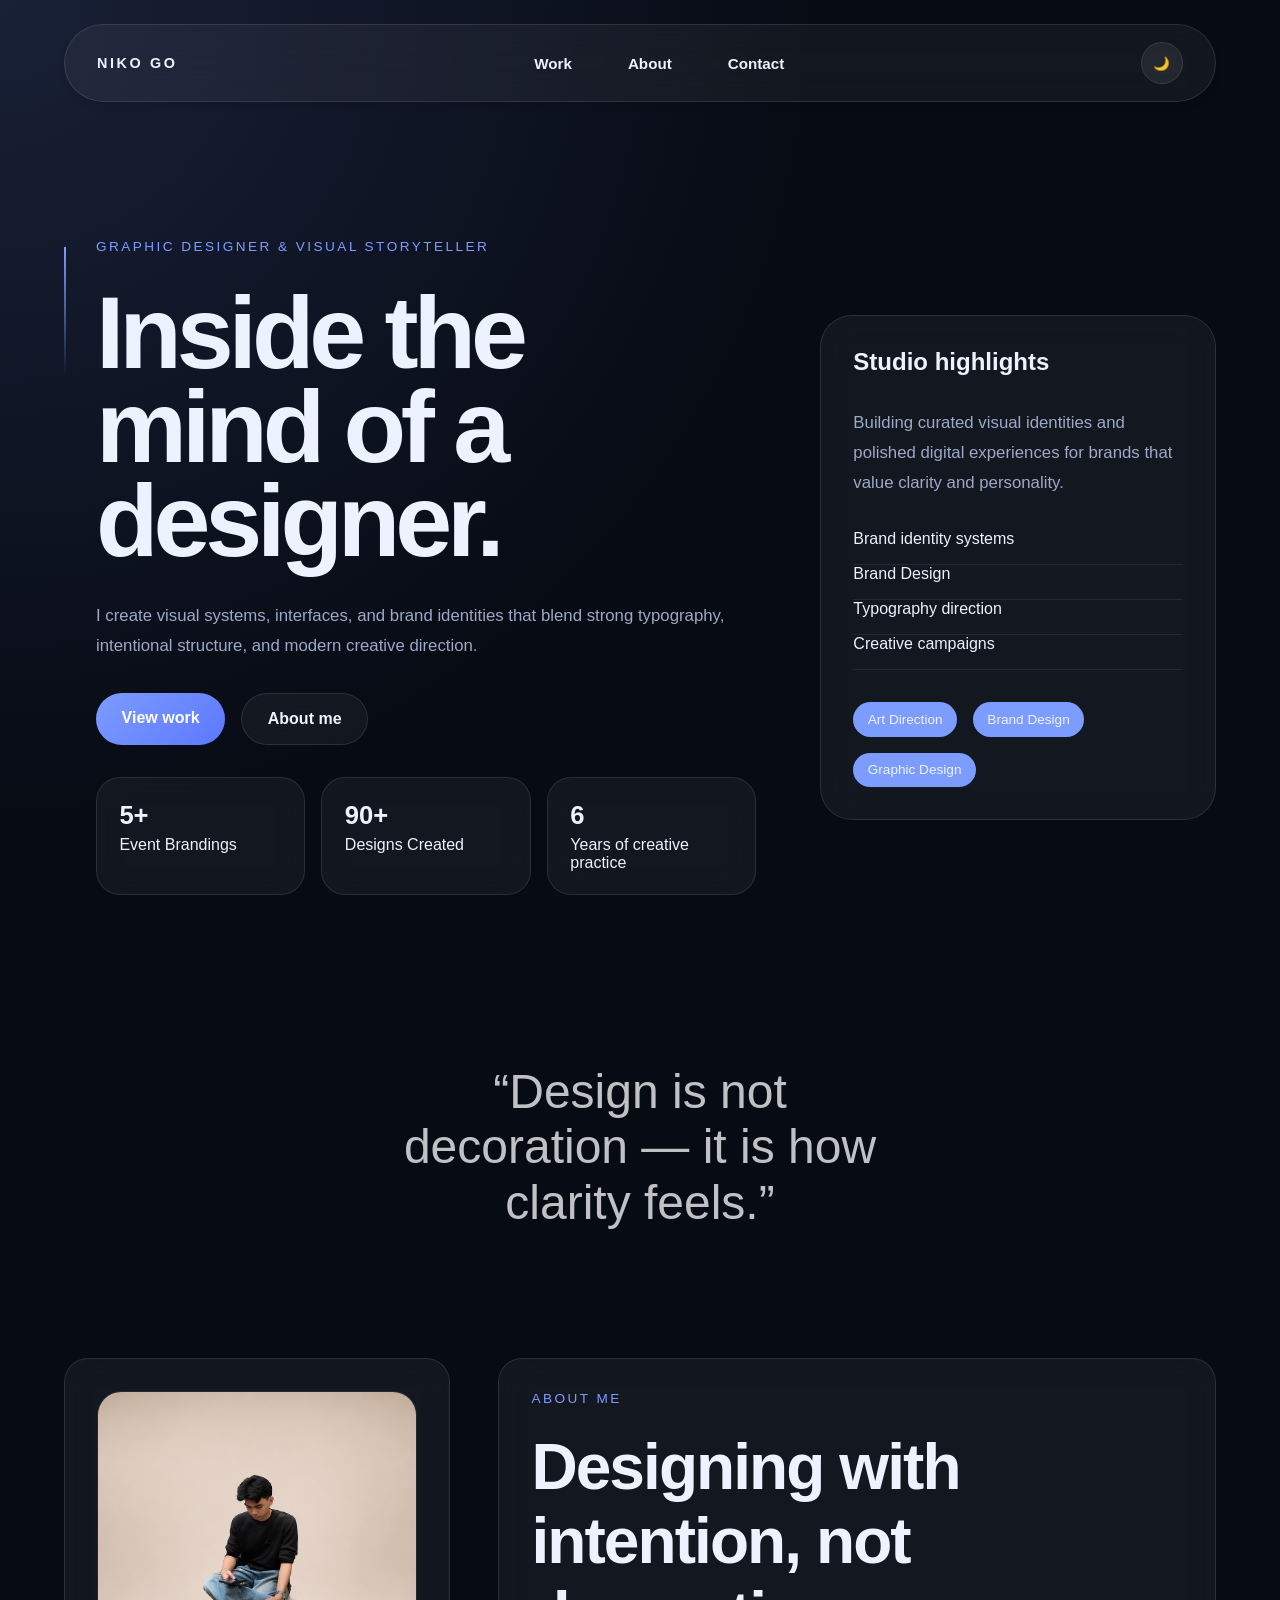
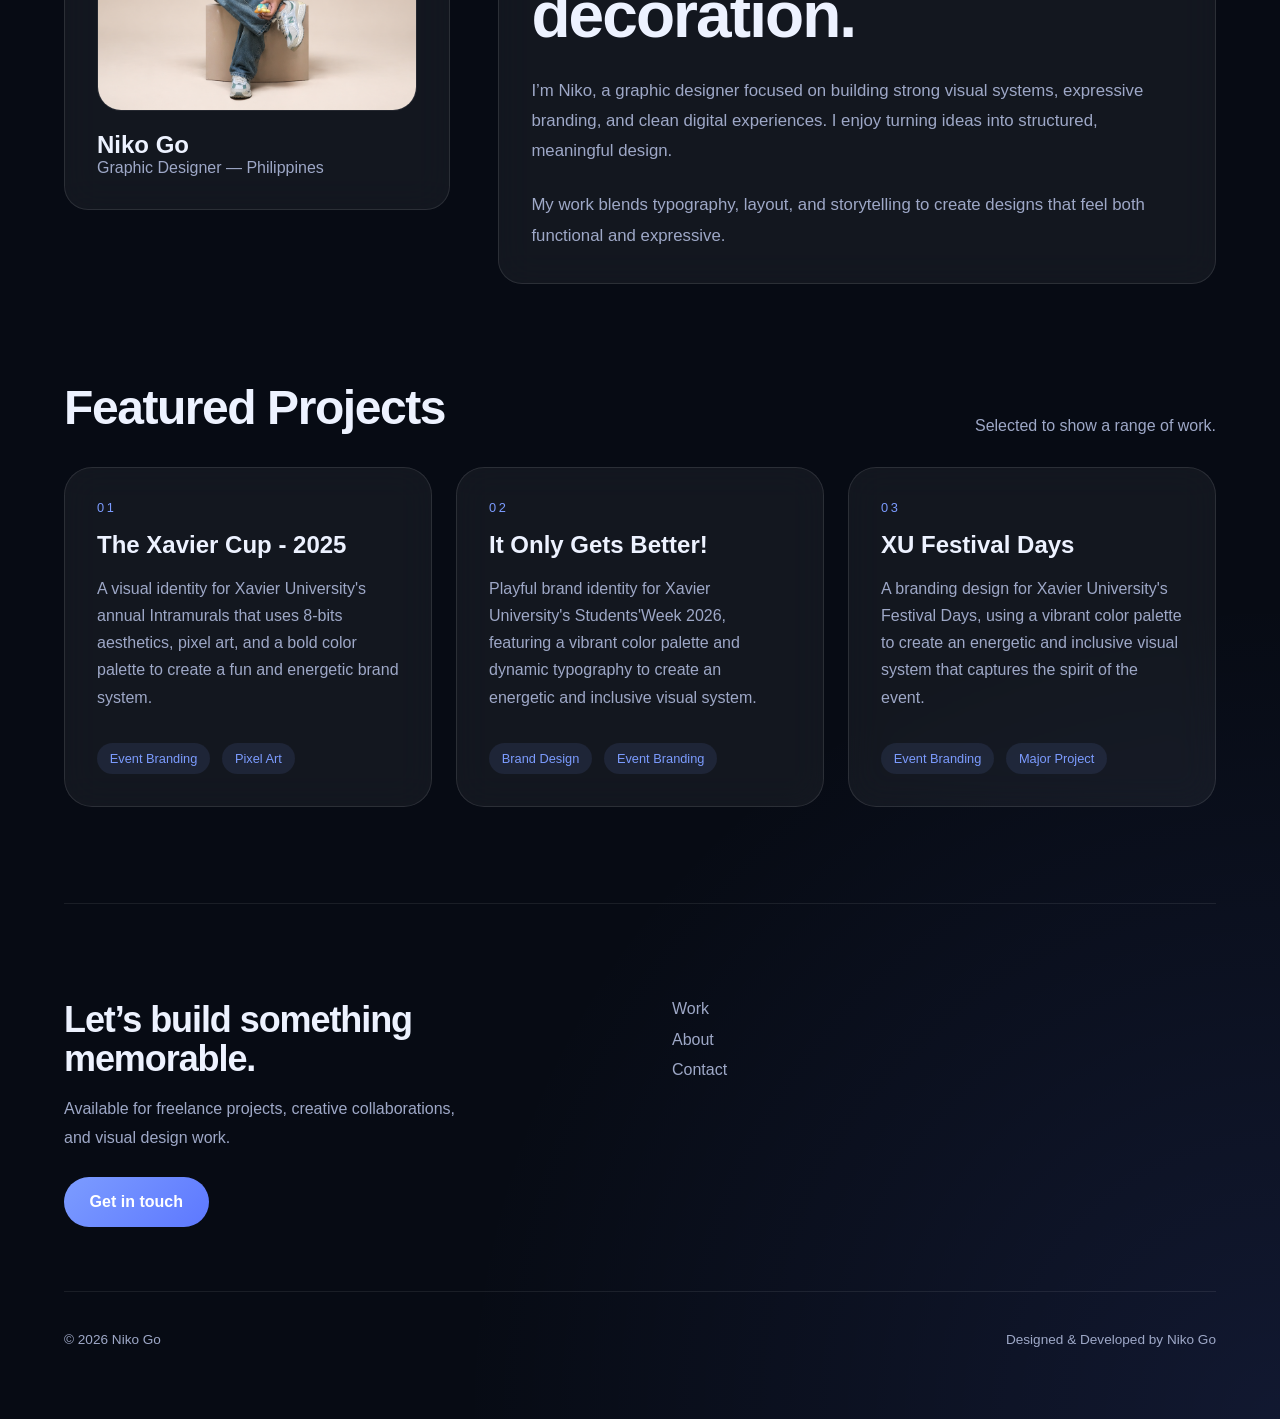
==== commit 489a45a1: "separate pages" ====
--- a/index.html
+++ b/index.html
@@ -1,5 +1,5 @@
 <!DOCTYPE html>
-<html lang="en" data-theme="light">
+<html lang="en" data-theme="dark">
 
 <head>
   <meta charset="UTF-8" />
@@ -15,7 +15,7 @@
 
 </head>
 
-<body>
+<body class="page-transition-in">
 
   <main class="page">
 
@@ -30,8 +30,8 @@
       </button>
 
       <nav class="menu" id="menu">
-        <a class="active" href="#projects">Work</a>
-        <a href="#about">About</a>
+        <a class="active" href="projects.html">Work</a>
+        <a href="about.html">About</a>
         <a href="#contact">Contact</a>
       </nav>
 
@@ -62,11 +62,11 @@
         </p>
 
         <div class="actions">
-          <a href="#projects" class="btn primary">
+          <a href="projects.html" class="btn primary">
             View work
           </a>
 
-          <a href="#about" class="btn secondary">
+          <a href="about.html" class="btn secondary">
             About me
           </a>
         </div>
@@ -136,7 +136,7 @@
 
       <aside class="about-panel card">
 
-        <img src="/IMGs/BG.png" alt="Niko Go" class="about-img" />
+        <img src="IMGs/BG.png" alt="Niko Go" class="about-img" />
 
         <div class="about-meta">
           <h3>Niko Go</h3>
@@ -181,7 +181,7 @@
 
       <div class="project-list">
 
-        <article class="project-card" onclick="openProject('xavier')">
+        <article class="project-card" onclick="navigateToProjects('xavier')">
 
           <span class="project-number">
             01
@@ -203,7 +203,7 @@
 
         </article>
 
-        <article class="project-card" onclick="openProject('studentweek')">
+        <article class="project-card" onclick="navigateToProjects('studentweek')">
 
           <span class="project-number">
             02
@@ -225,7 +225,7 @@
 
         </article>
 
-        <article class="project-card" onclick="openProject('festival')">
+        <article class="project-card" onclick="navigateToProjects('festival')">
 
           <span class="project-number">
             03
@@ -277,8 +277,8 @@
         <section class="footer-section">
 
           <ul class="footer-links">
-            <li><a href="#projects">Work</a></li>
-            <li><a href="#about">About</a></li>
+            <li><a href="projects.html">Work</a></li>
+            <li><a href="about.html">About</a></li>
             <li><a href="#contact">Contact</a></li>
           </ul>
 
--- a/styles.css
+++ b/styles.css
@@ -86,23 +86,6 @@
         var(--bg);
 }
 
-/* NOISE TEXTURE */
-
-body::before {
-    content: "";
-    position: fixed;
-    inset: 0;
-
-    background-image:
-        radial-gradient(rgba(255, 255, 255, 0.03) 1px,
-            transparent 1px);
-
-    background-size: 22px 22px;
-
-    opacity: 0.4;
-    pointer-events: none;
-}
-
 a {
     text-decoration: none;
     color: inherit;
@@ -146,6 +129,8 @@
     border-radius: 999px;
 
     transition: 0.4s ease;
+
+    box-shadow: #070b145a 0px 5px 10px -5px;
 }
 
 .brand {
@@ -593,7 +578,7 @@
 
 .project-card:hover {
     transform: translateY(-8px);
-
+    box-shadow: #070b145a 0px 20px 40px -10px;
     border-color: var(--card-border-2);
 }
 
@@ -925,6 +910,202 @@
 }
 
 /* =========================
+   PAGE TRANSITIONS
+========================= */
+
+@keyframes fadeIn {
+    from {
+        opacity: 0;
+        transform: translateY(20px);
+    }
+    to {
+        opacity: 1;
+        transform: translateY(0);
+    }
+}
+
+@keyframes fadeOut {
+    from {
+        opacity: 1;
+        transform: translateY(0);
+    }
+    to {
+        opacity: 0;
+        transform: translateY(20px);
+    }
+}
+
+body.page-transition-in {
+    animation: fadeIn 0.5s ease-out;
+}
+
+body.page-transition-out {
+    animation: fadeOut 0.5s ease-in forwards;
+}
+
+/* =========================
+   ABOUT SECTION PAGE
+========================= */
+
+.about-section {
+    display: grid;
+    gap: 6rem;
+}
+
+.studio-section {
+    display: grid;
+    gap: 2rem;
+}
+
+.studio-section h2 {
+    font-size: clamp(2rem, 4vw, 3rem);
+    letter-spacing: -0.03em;
+}
+
+.studio-grid {
+    display: grid;
+    grid-template-columns: repeat(2, 1fr);
+    gap: 2rem;
+}
+
+.studio-card {
+    background: var(--card-bg);
+    border: 1px solid var(--card-border);
+    backdrop-filter: var(--card-blur);
+    border-radius: 24px;
+    padding: 2rem;
+    display: grid;
+    gap: 1rem;
+}
+
+.studio-card h3 {
+    font-size: 1.3rem;
+    margin: 0;
+}
+
+.studio-card p {
+    color: var(--muted);
+    line-height: 1.7;
+    margin: 0;
+}
+
+/* =========================
+   PROJECTS FULL PAGE
+========================= */
+
+.projects-hero {
+    margin: 4rem 0 3rem;
+}
+
+.projects-hero h1 {
+    font-size: clamp(3rem, 6vw, 4.5rem);
+    letter-spacing: -0.05em;
+    font-weight: 800;
+    margin-bottom: 1rem;
+}
+
+.projects-full {
+    display: grid;
+    gap: 3rem;
+}
+
+.projects-grid {
+    display: grid;
+    grid-template-columns: 1fr;
+    gap: 4rem;
+}
+
+.project-detail-card {
+    display: grid;
+    grid-template-columns: 1.2fr 1fr;
+    gap: 3rem;
+    align-items: start;
+
+    background: var(--card-bg);
+    border: 1px solid var(--card-border);
+    backdrop-filter: var(--card-blur);
+    border-radius: 24px;
+    overflow: hidden;
+
+    transition:
+        transform 0.4s ease,
+        border-color 0.4s ease;
+
+    animation: fadeIn 0.6s ease-out;
+}
+
+.project-detail-card:hover {
+    transform: translateY(-4px);
+    border-color: var(--card-border-2);
+}
+
+.project-detail-image {
+    overflow: hidden;
+    border-radius: 24px;
+    height: 100%;
+}
+
+.project-detail-image img {
+    width: 100%;
+    height: 100%;
+    object-fit: cover;
+    transition: transform 0.4s ease;
+}
+
+.project-detail-card:hover .project-detail-image img {
+    transform: scale(1.05);
+}
+
+.project-detail-content {
+    padding: 2rem;
+    display: grid;
+    gap: 1.5rem;
+}
+
+.project-detail-content h2 {
+    font-size: 2rem;
+    margin: 0;
+    letter-spacing: -0.02em;
+}
+
+.project-detail-content .project-number {
+    font-size: 0.8rem;
+    letter-spacing: 0.2em;
+    color: var(--accent);
+    text-transform: uppercase;
+}
+
+.project-detail-content .project-tags {
+    display: flex;
+    flex-wrap: wrap;
+    gap: 0.75rem;
+}
+
+.project-detail-content .project-tags span {
+    padding: 0.5rem 0.8rem;
+    border-radius: 999px;
+    background: rgba(124, 156, 255, 0.1);
+    color: var(--accent);
+    font-size: 0.8rem;
+}
+
+.view-gallery {
+    width: fit-content;
+}
+
+/* =========================
+   CARD STYLE
+========================= */
+
+.card {
+    background: var(--card-bg);
+    border: 1px solid var(--card-border);
+    backdrop-filter: var(--card-blur);
+    border-radius: 24px;
+    padding: 2rem;
+}
+
+/* =========================
    RESPONSIVE
 ========================= */
 
@@ -940,6 +1121,18 @@
 
     .project-list {
         grid-template-columns: repeat(2, 1fr);
+    }
+
+    .project-detail-card {
+        grid-template-columns: 1fr;
+    }
+
+    .project-detail-image {
+        height: 300px;
+    }
+
+    .studio-grid {
+        grid-template-columns: 1fr;
     }
 }
 
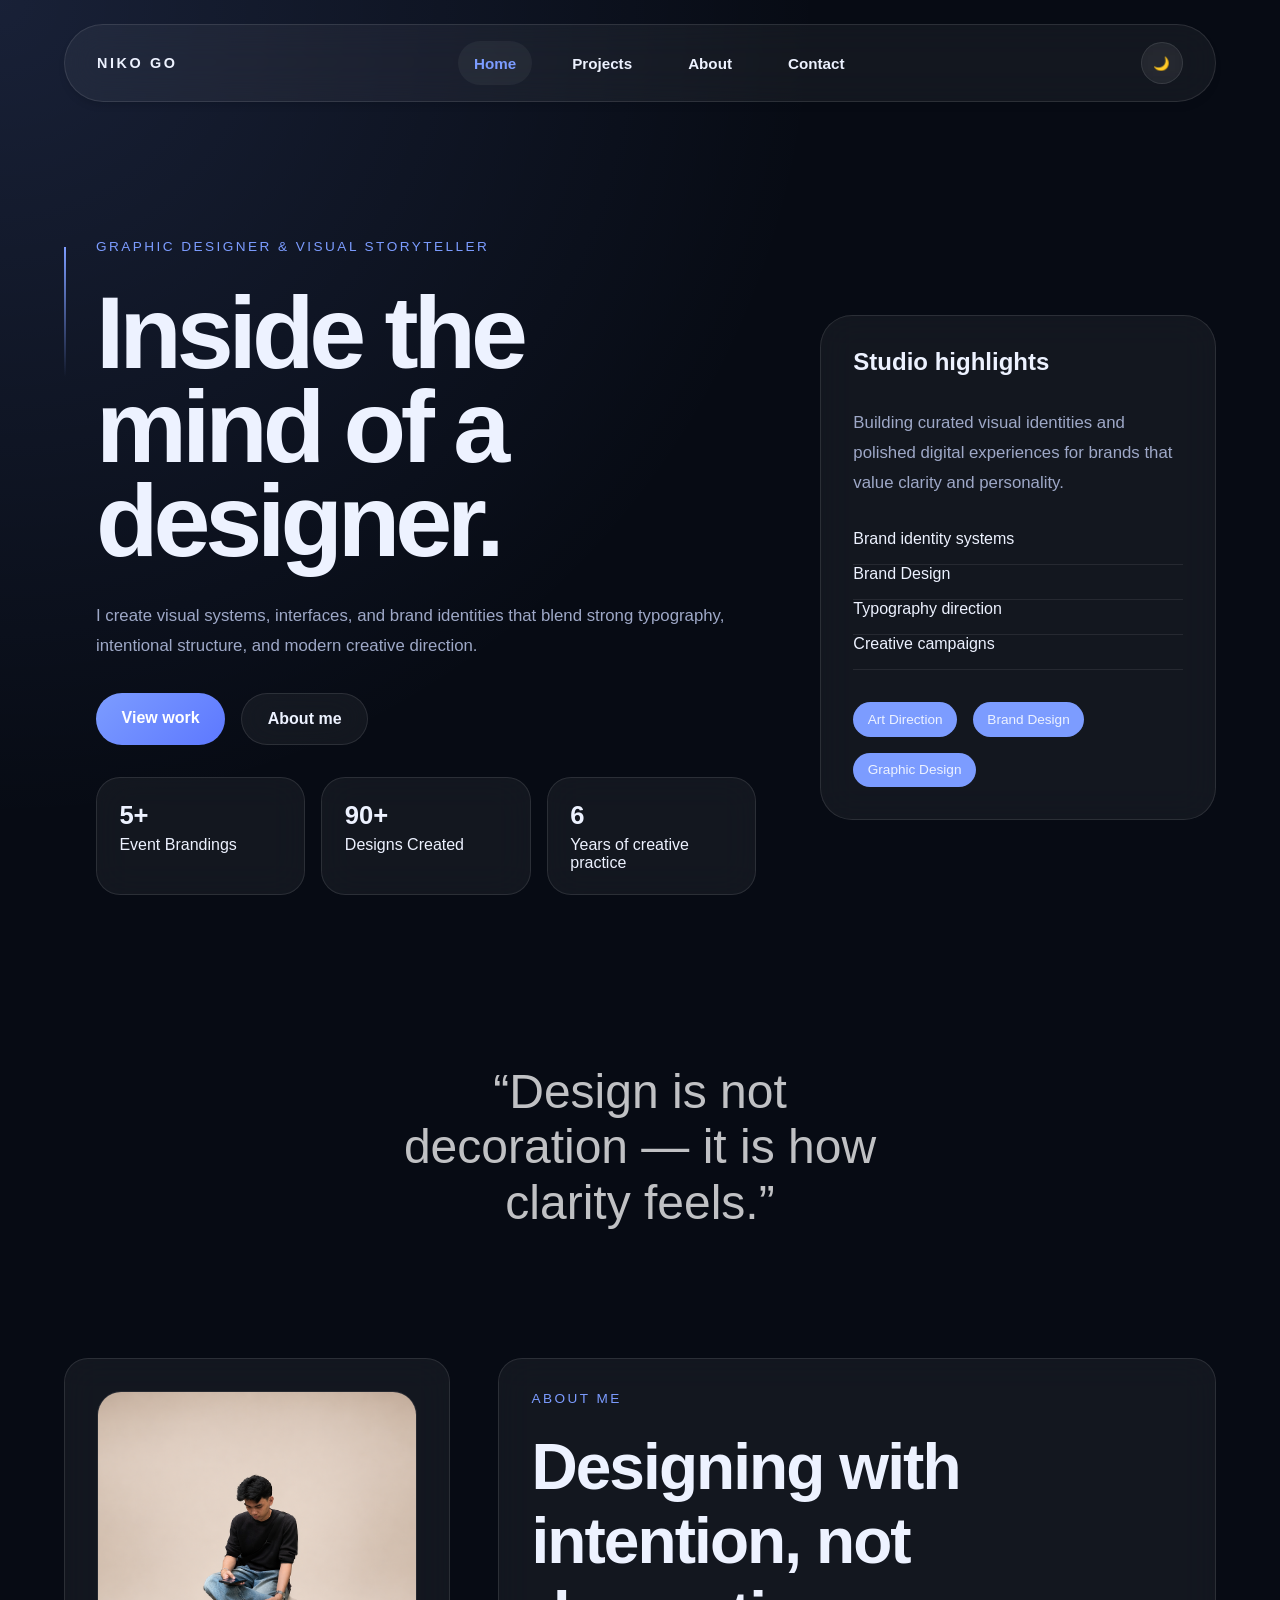
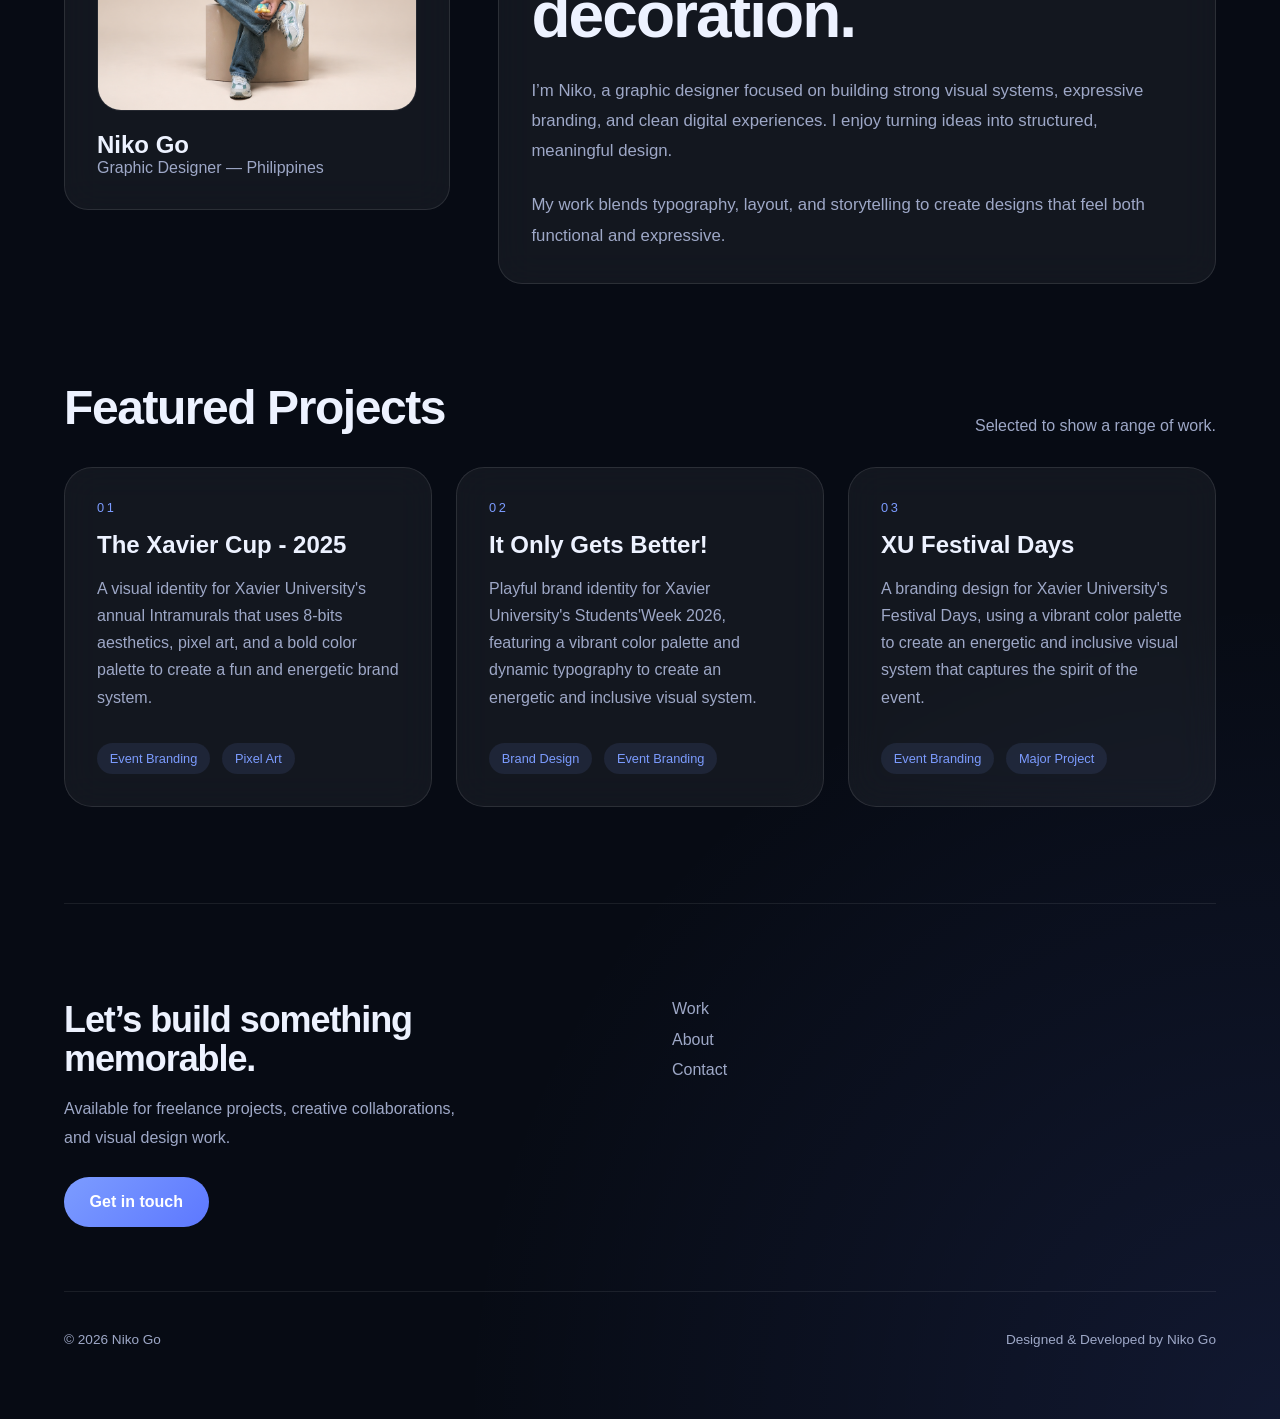
==== commit 739d15be: "modal grid fix and menus' .active" ====
--- a/index.html
+++ b/index.html
@@ -30,7 +30,8 @@
       </button>
 
       <nav class="menu" id="menu">
-        <a class="active" href="projects.html">Work</a>
+        <a class="active" href="index.html">Home</a>
+        <a href="projects.html">Projects</a>
         <a href="about.html">About</a>
         <a href="#contact">Contact</a>
       </nav>
--- a/styles.css
+++ b/styles.css
@@ -179,6 +179,11 @@
     width: calc(100% - 2rem);
 }
 
+.menu a.active{
+    background: var(--card-bg);
+    color: var(--accent);
+}
+
 .theme-toggle,
 .menu-toggle {
     width: 42px;
@@ -792,10 +797,10 @@
     backdrop-filter: var(--card-blur);
 
     padding: 2rem;
-
+    
+    height: auto;
     border-radius: 24px;
-
-    max-width: 600px;
+    max-width: 90%;
     width: 100%;
 }
 
@@ -822,12 +827,14 @@
 }
 
 .modal-header h2 {
+    font-size: 3rem;
     margin: 0 0 0.5rem;
 }
 
 .modal-header p {
     color: white;
     line-height: 1.6;
+    width: 80%;
 }
 
 /* =========================
@@ -836,7 +843,7 @@
 
 .modal-grid {
     display: grid;
-    grid-template-columns: repeat(2, 1fr);
+    grid-template-columns: repeat(4, auto);
     gap: 1rem;
 }
 
@@ -847,6 +854,8 @@
     border: 1px solid var(--border);
 
     transition: transform 0.3s ease;
+
+    cursor: pointer;
 }
 
 .modal-item img {
@@ -998,12 +1007,19 @@
 }
 
 .projects-hero h1 {
-    font-size: clamp(3rem, 6vw, 4.5rem);
+    font-size: clamp(6rem, 6vw, 4.5rem);
     letter-spacing: -0.05em;
     font-weight: 800;
     margin-bottom: 1rem;
 }
 
+.projects-hero p {
+    color: var(--muted);
+    font-size: 1.1rem;
+    line-height: 1.8;
+    max-width: 45ch;
+}
+
 .projects-full {
     display: grid;
     gap: 3rem;
@@ -1017,7 +1033,7 @@
 
 .project-detail-card {
     display: grid;
-    grid-template-columns: 1.2fr 1fr;
+    grid-template-columns: 1fr 1fr;
     gap: 3rem;
     align-items: start;
 
